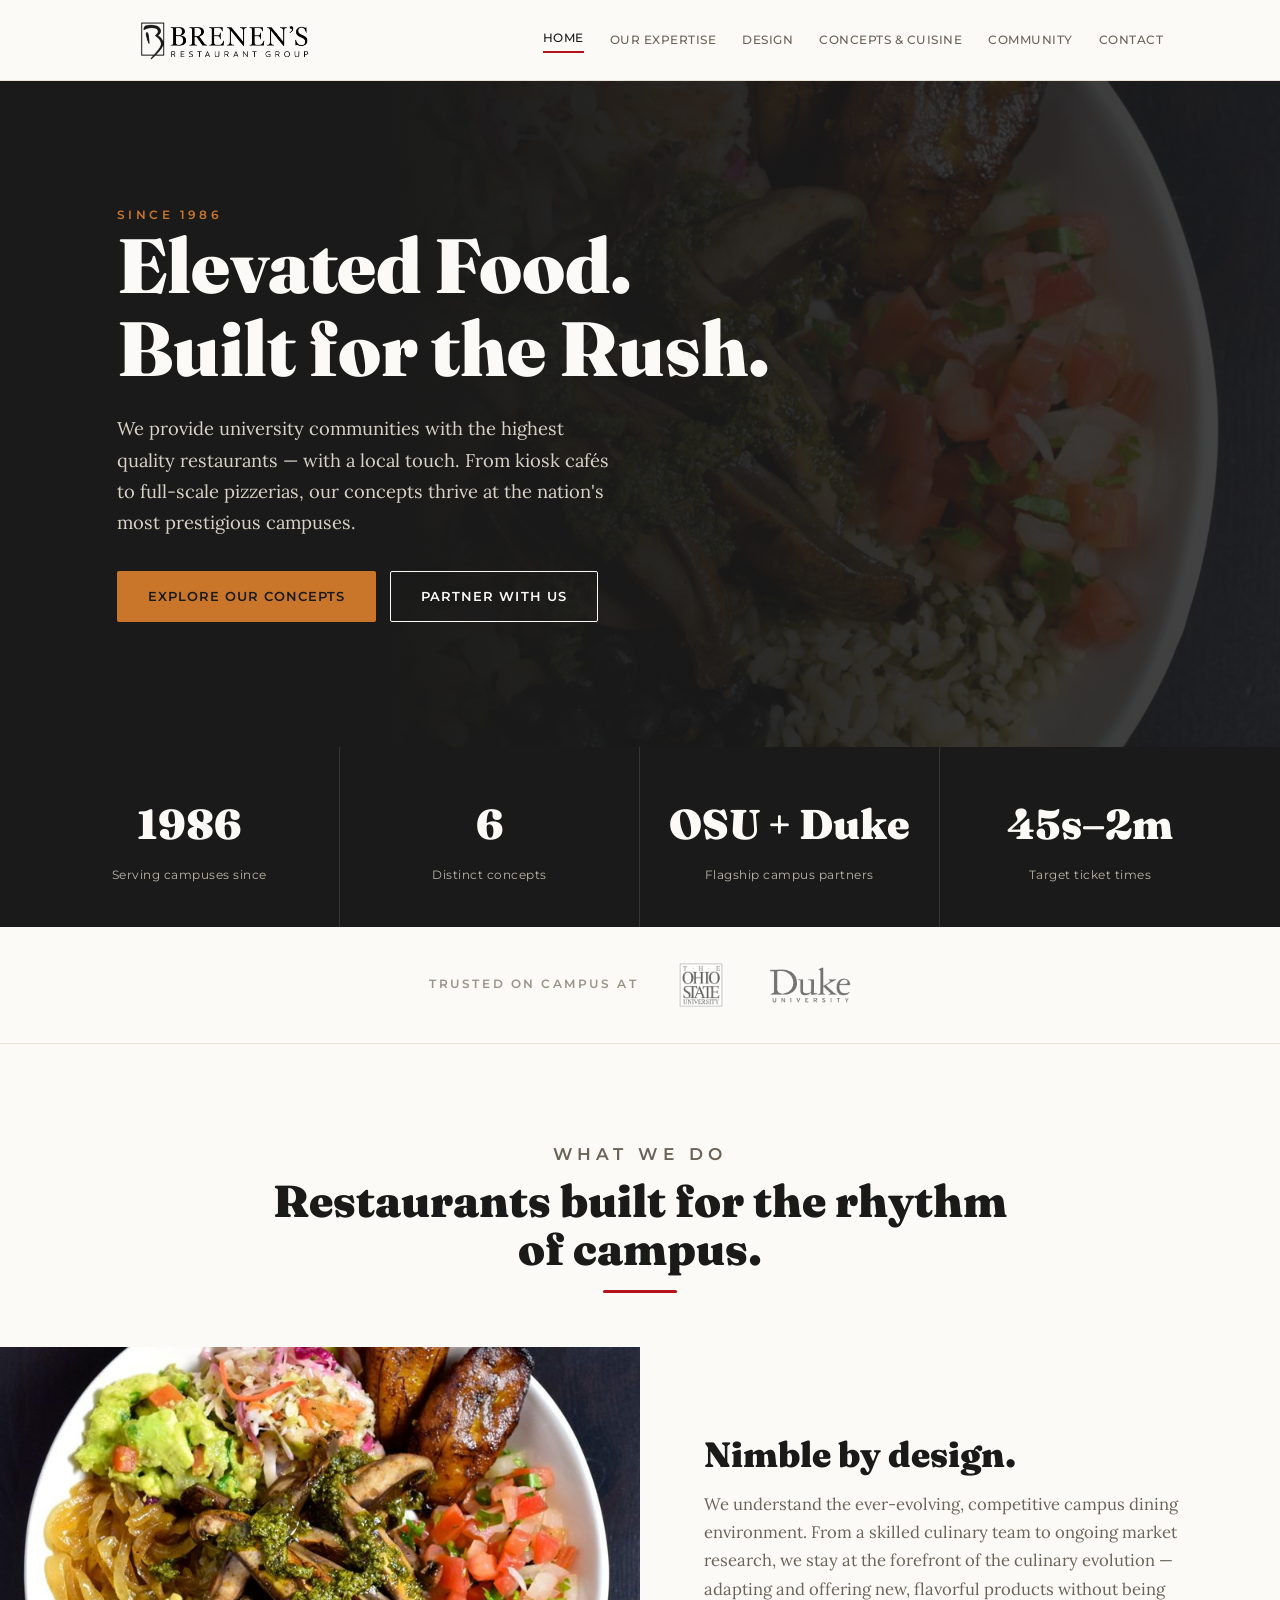
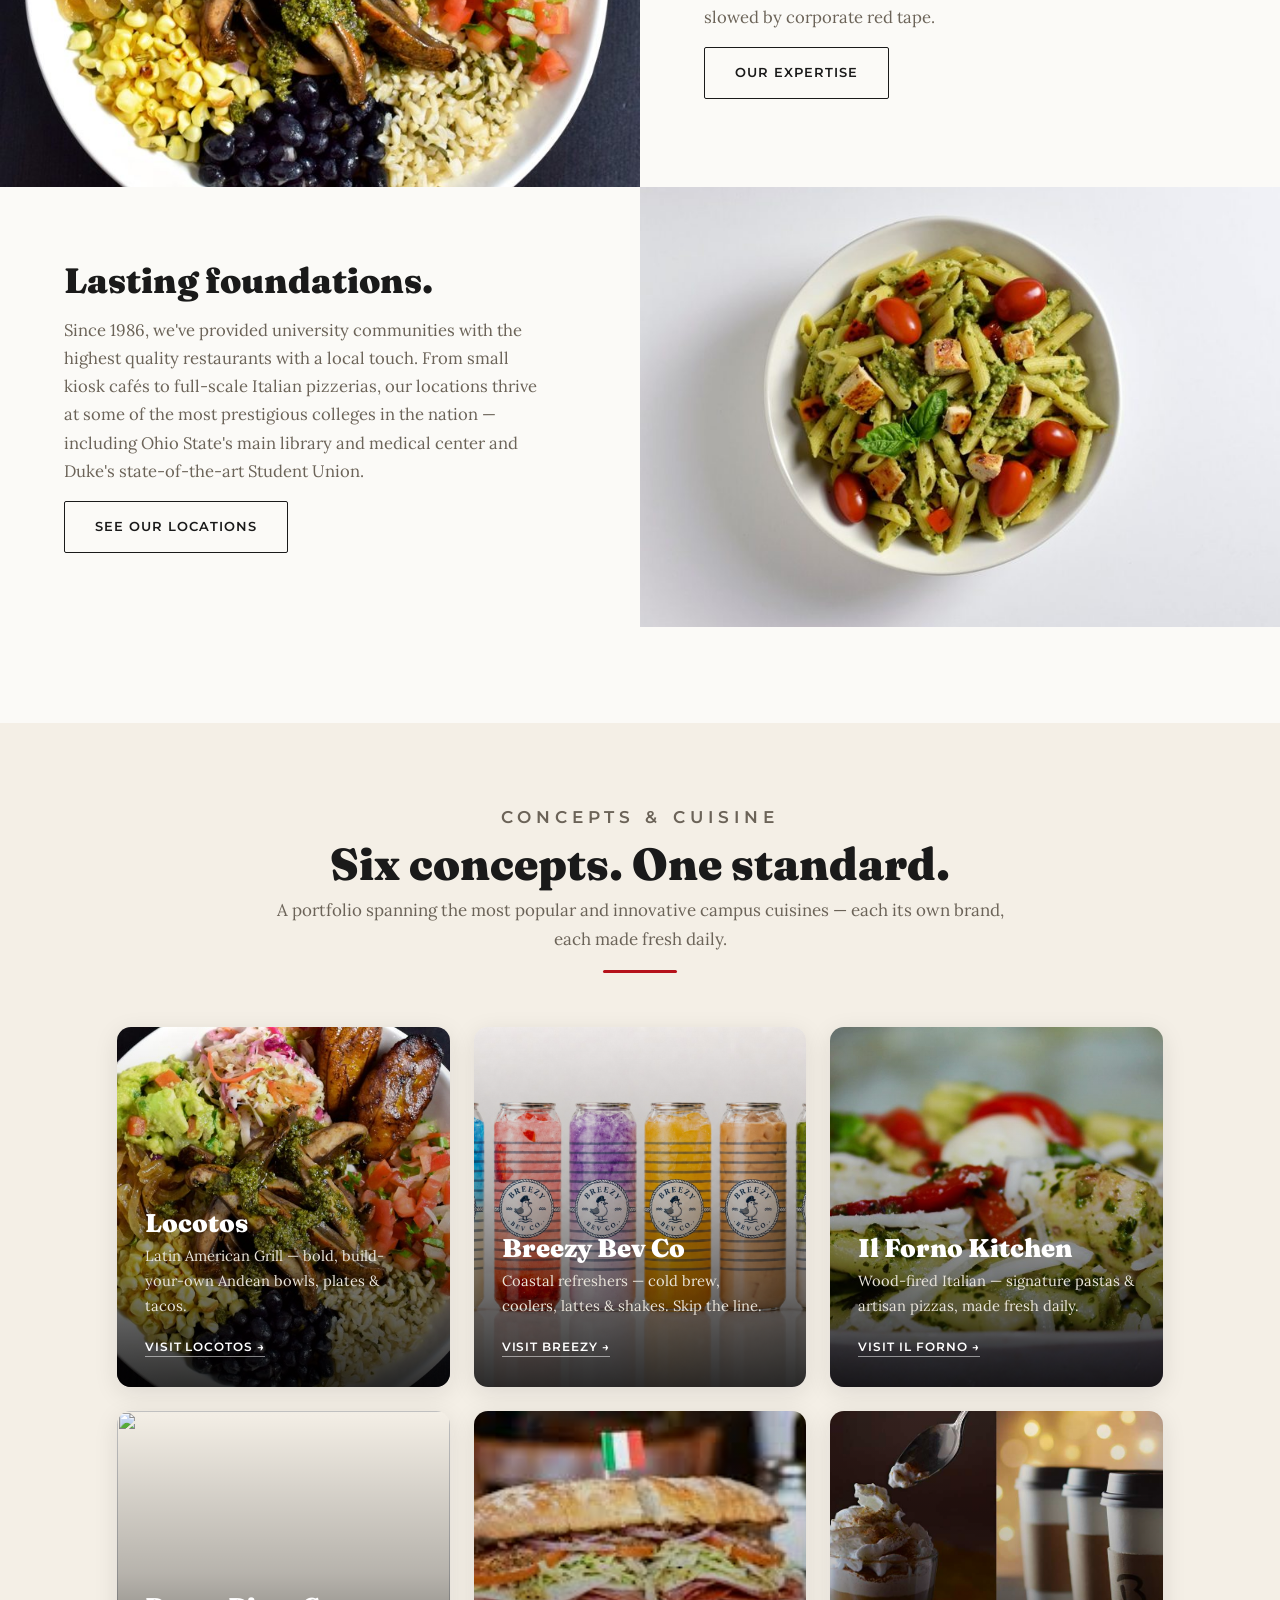
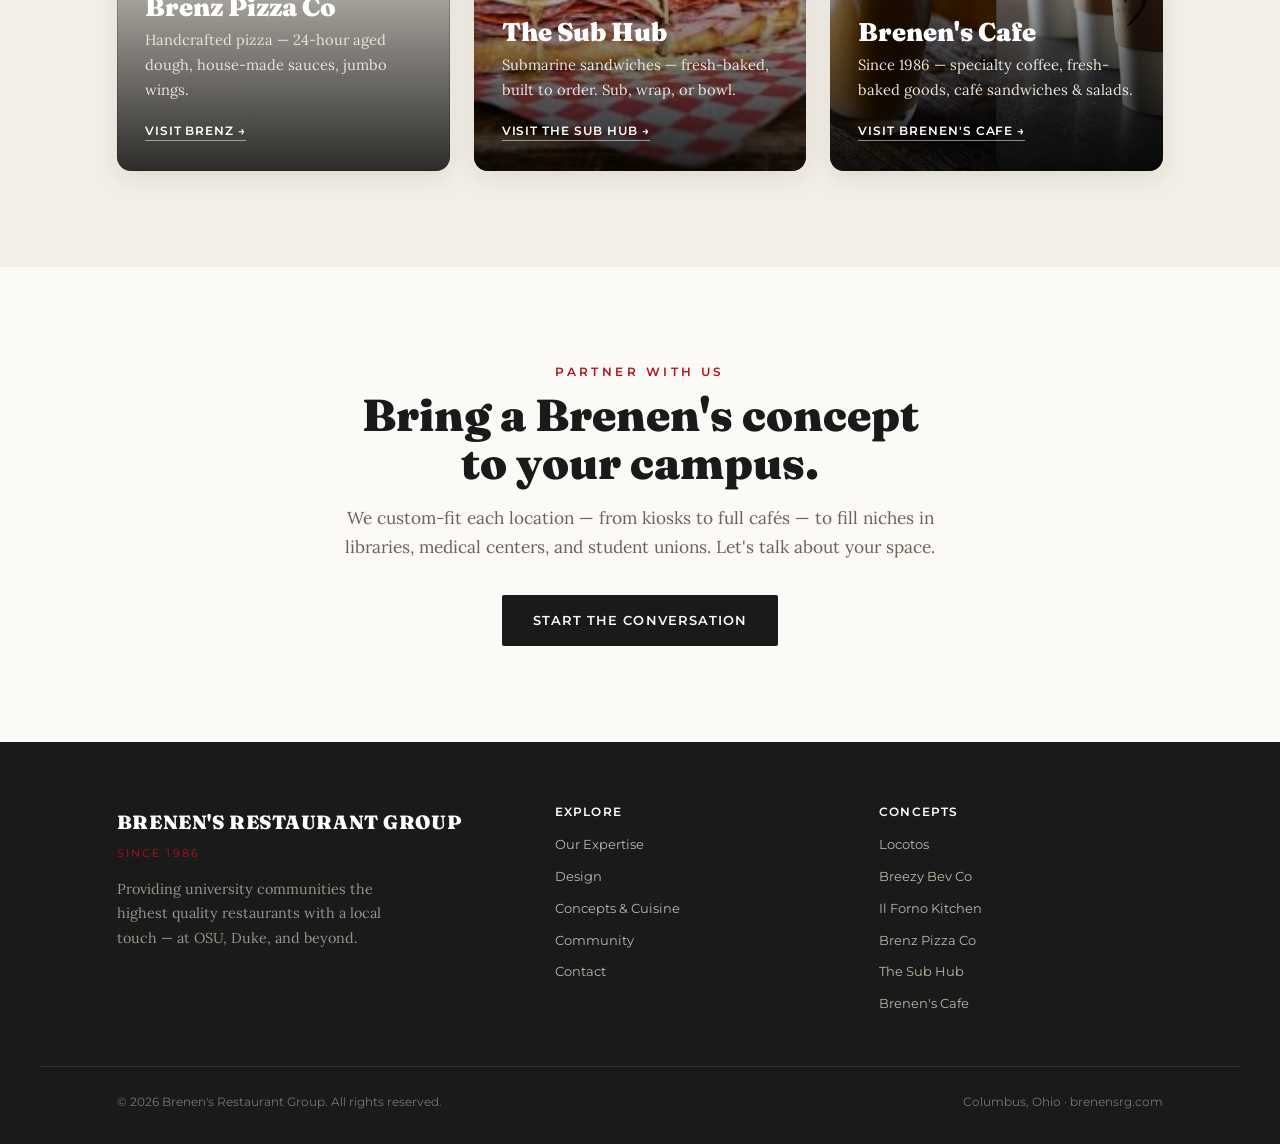
==== index.html @ ba96d062 "Website updates" ====
<!DOCTYPE html>
<html lang="en">
<head>
<meta charset="utf-8">
<meta name="viewport" content="width=device-width, initial-scale=1">
<title>Brenen's Restaurant Group — Since 1986</title>
<meta name="description" content="Brenen's Restaurant Group has provided university communities with the highest quality restaurants since 1986. Campus dining experts at OSU, Duke, and beyond.">
<link rel="preconnect" href="https://fonts.googleapis.com">
<link rel="preconnect" href="https://fonts.gstatic.com" crossorigin>
<link href="https://fonts.googleapis.com/css2?family=Fraunces:opsz,wght@9..144,400;9..144,500;9..144,600;9..144,900&family=Playfair+Display:wght@700;900&family=Lora:ital@0;1&family=Montserrat:wght@400;500;600;700&display=swap" rel="stylesheet">
<link href="shared/brg.css" rel="stylesheet">
<style>
  .nav-brand{display:flex;flex-direction:column;align-items:flex-start;gap:4px}
  .nav-brand .nav-logo{height:52px!important;width:auto!important;max-width:none!important;object-fit:contain;display:block;flex:none}
  @media(max-width:600px){.nav-brand .nav-logo{height:40px!important}}
  .trusted{background:var(--paper,#faf8f4);border-bottom:1px solid var(--line,#e2ddd2);padding:2.2rem 1.5rem}
  .trusted-inner{max-width:1120px;margin:0 auto;display:flex;align-items:center;justify-content:center;gap:2.5rem;flex-wrap:wrap}
  .trusted .lbl{font-family:"Montserrat",sans-serif;font-size:.72rem;font-weight:600;letter-spacing:.22em;text-transform:uppercase;color:var(--mute,#9a9184)}
  .trusted .marks{display:flex;align-items:center;gap:2.8rem;flex-wrap:wrap;justify-content:center}
  .trusted .marks img{height:46px;width:auto;object-fit:contain;filter:grayscale(1) opacity(.62);transition:filter .3s ease}
  .trusted .marks img:hover{filter:grayscale(0) opacity(1)}
  .trusted .marks .duke{mix-blend-mode:multiply}
  @media(max-width:600px){.trusted-inner{gap:1.4rem}.trusted .marks{gap:1.8rem}.trusted .marks img{height:38px}}
</style>
</head>
<body>

<nav class="nav">
  <div class="nav-inner">
    <a href="index.html" class="nav-brand">
      <img src="shared/brenens_logo_black_transparent.png" alt="Brenen's Restaurant Group" class="nav-logo">
      
    </a>
    <div class="nav-links" id="navlinks">
      <a href="index.html" class="current">Home</a>
      <a href="expertise.html">Our Expertise</a>
      <a href="design.html">Design</a>
      <a href="concepts.html">Concepts &amp; Cuisine</a>
      <a href="community.html">Community</a>
      <a href="contact.html">Contact</a>
    </div>
    <button class="nav-toggle" id="navtoggle" aria-label="Menu"><span></span><span></span><span></span></button>
  </div>
</nav>

<header class="hero">
  <div class="hero-bg" style="position:absolute;inset:0;z-index:0">
    <img src="shared/hero_home.jpg" alt="" style="width:100%;height:100%;object-fit:cover;opacity:.32">
    <div style="position:absolute;inset:0;background:linear-gradient(90deg,var(--ink) 30%,rgba(26,26,26,.4))"></div>
  </div>
  <div class="hero-inner" style="min-height:74vh;display:flex;flex-direction:column;justify-content:center">
    <p class="eyebrow" style="color:var(--accent-2)">Since 1986</p>
    <h1>Elevated Food.<br>Built for the Rush.</h1>
    <p class="lead">We provide university communities with the highest quality restaurants — with a local touch. From kiosk cafés to full-scale pizzerias, our concepts thrive at the nation's most prestigious campuses.</p>
    <div style="margin-top:2rem;display:flex;gap:14px;flex-wrap:wrap">
      <a href="concepts.html" class="btn" style="background:var(--accent-2);color:var(--ink)">Explore Our Concepts</a>
      <a href="contact.html" class="btn btn-ghost" style="border-color:var(--paper);color:var(--paper)">Partner With Us</a>
    </div>
  </div>
</header>

<div class="stats">
  <div class="stats-grid">
    <div class="stat"><div class="n">1986</div><div class="l">Serving campuses since</div></div>
    <div class="stat"><div class="n">6</div><div class="l">Distinct concepts</div></div>
    <div class="stat"><div class="n">OSU + Duke</div><div class="l">Flagship campus partners</div></div>
    <div class="stat"><div class="n">45s–2m</div><div class="l">Target ticket times</div></div>
  </div>
</div>

<section class="trusted">
  <div class="trusted-inner">
    <span class="lbl">Trusted on campus at</span>
    <div class="marks">
      <img src="shared/osu_logo.png" alt="The Ohio State University">
      <img src="shared/duke_logo.jpg" alt="Duke University" class="duke">
    </div>
  </div>
</section>

<section class="section">
  <div class="wrap">
    <div class="section-head">
      <p class="eyebrow">What We Do</p>
      <h2>Restaurants built for the rhythm of campus.</h2>
      <div class="rule"></div>
    </div>
  </div>
  <div class="stripe">
    <div class="pic"><img src="shared/card_locotos.jpg" alt="A fresh-built bowl"></div>
    <div class="copy"><div class="inner">
      <h2>Nimble by design.</h2>
      <p>We understand the ever-evolving, competitive campus dining environment. From a skilled culinary team to ongoing market research, we stay at the forefront of the culinary evolution — adapting and offering new, flavorful products without being slowed by corporate red tape.</p>
      <a href="expertise.html" class="btn btn-ghost">Our Expertise</a>
    </div></div>
  </div>
  <div class="stripe flip">
    <div class="pic"><img src="shared/card_ilforno.jpg" alt="Wood-fired pasta"></div>
    <div class="copy"><div class="inner">
      <h2>Lasting foundations.</h2>
      <p>Since 1986, we've provided university communities with the highest quality restaurants with a local touch. From small kiosk cafés to full-scale Italian pizzerias, our locations thrive at some of the most prestigious colleges in the nation — including Ohio State's main library and medical center and Duke's state-of-the-art Student Union.</p>
      <a href="design.html" class="btn btn-ghost">See Our Locations</a>
    </div></div>
  </div>
</section>

<section class="section" style="background:var(--cream);padding-top:5rem;padding-bottom:6rem">
  <div class="wrap">
    <div class="section-head">
      <p class="eyebrow">Concepts &amp; Cuisine</p>
      <h2>Six concepts. One standard.</h2>
      <p>A portfolio spanning the most popular and innovative campus cuisines — each its own brand, each made fresh daily.</p>
      <div class="rule"></div>
    </div>
    <div class="concepts-grid">
      <a class="ccard" href="locotos/index.html">
        <div class="ccard-bg"><img src="shared/card_locotos.jpg" alt="" style="width:100%;height:100%;object-fit:cover"></div>
        <div class="ccard-body"><h3>Locotos</h3><p>Latin American Grill — bold, build-your-own Andean bowls, plates &amp; tacos.</p><span class="clink">Visit Locotos →</span></div>
      </a>
      <a class="ccard" href="breezy/index.html">
        <div class="ccard-bg"><img src="shared/card_breezy.jpg" alt="" style="width:100%;height:100%;object-fit:cover"></div>
        <div class="ccard-body"><h3>Breezy Bev Co</h3><p>Coastal refreshers — cold brew, coolers, lattes &amp; shakes. Skip the line.</p><span class="clink">Visit Breezy →</span></div>
      </a>
      <a class="ccard" href="ilforno/index.html">
        <div class="ccard-bg"><img src="shared/card_ilforno2.jpg" alt="" style="width:100%;height:100%;object-fit:cover"></div>
        <div class="ccard-body"><h3>Il Forno Kitchen</h3><p>Wood-fired Italian — signature pastas &amp; artisan pizzas, made fresh daily.</p><span class="clink">Visit Il Forno →</span></div>
      </a>
      <a class="ccard" href="https://www.brenz.com/" target="_blank" rel="noopener">
        <div class="ccard-bg"><img src="shared/card_brenz.jpg" alt="" style="width:100%;height:100%;object-fit:cover"></div>
        <div class="ccard-body"><h3>Brenz Pizza Co</h3><p>Handcrafted pizza — 24-hour aged dough, house-made sauces, jumbo wings.</p><span class="clink">Visit Brenz →</span></div>
      </a>
      <a class="ccard" href="subhub/index.html">
        <div class="ccard-bg"><img src="shared/card_subhub.jpg" alt="" style="width:100%;height:100%;object-fit:cover"></div>
        <div class="ccard-body"><h3>The Sub Hub</h3><p>Submarine sandwiches — fresh-baked, built to order. Sub, wrap, or bowl.</p><span class="clink">Visit The Sub Hub →</span></div>
      </a>
      <a class="ccard" href="https://www.brenensinc.com/" target="_blank" rel="noopener">
        <div class="ccard-bg"><img src="shared/card_brenens.jpg" alt="" style="width:100%;height:100%;object-fit:cover"></div>
        <div class="ccard-body"><h3>Brenen's Cafe</h3><p>Since 1986 — specialty coffee, fresh-baked goods, café sandwiches &amp; salads.</p><span class="clink">Visit Brenen's Cafe →</span></div>
      </a>
    </div>
  </div>
</section>

<section class="section">
  <div class="wrap" style="text-align:center;max-width:760px">
    <p class="eyebrow">Partner With Us</p>
    <h2 style="font-size:clamp(1.9rem,3.8vw,2.8rem);margin:.5rem 0 1rem">Bring a Brenen's concept to your campus.</h2>
    <p style="color:var(--stone);font-size:1.08rem;margin-bottom:2rem">We custom-fit each location — from kiosks to full cafés — to fill niches in libraries, medical centers, and student unions. Let's talk about your space.</p>
    <a href="contact.html" class="btn btn-dark">Start the Conversation</a>
  </div>
</section>

<footer class="foot">
  <div class="foot-inner">
    <div class="foot-brand">
      <div class="fn">Brenen's Restaurant Group</div>
      <div class="ft">Since 1986</div>
      <p>Providing university communities the highest quality restaurants with a local touch — at OSU, Duke, and beyond.</p>
    </div>
    <div class="foot-col">
      <h4>Explore</h4>
      <a href="expertise.html">Our Expertise</a>
      <a href="design.html">Design</a>
      <a href="concepts.html">Concepts &amp; Cuisine</a>
      <a href="community.html">Community</a>
      <a href="contact.html">Contact</a>
    </div>
    <div class="foot-col">
      <h4>Concepts</h4>
      <a href="locotos/index.html">Locotos</a>
      <a href="breezy/index.html">Breezy Bev Co</a>
      <a href="ilforno/index.html">Il Forno Kitchen</a>
      <a href="https://www.brenz.com/" target="_blank" rel="noopener">Brenz Pizza Co</a>
      <a href="subhub/index.html">The Sub Hub</a>
      <a href="https://www.brenensinc.com/" target="_blank" rel="noopener">Brenen's Cafe</a>
    </div>
  </div>
  <div class="foot-base">
    <span>© 2026 Brenen's Restaurant Group. All rights reserved.</span>
    <span>Columbus, Ohio · brenensrg.com</span>
  </div>
</footer>

<script>
const t=document.getElementById('navtoggle'),l=document.getElementById('navlinks');
t.addEventListener('click',()=>l.classList.toggle('open'));
l.querySelectorAll('a').forEach(a=>a.addEventListener('click',()=>l.classList.remove('open')));
</script>
</body>
</html>
---- shared/brg.css ----
/* ============================================================
   BRENEN'S RESTAURANT GROUP — Shared Parent Design System
   Modernized from brenensrg.com · "Campus Dining Experts"
   ============================================================ */
:root{
  --ink:#1A1A1A; --char:#2B2825; --stone:#6B6358; --mute:#9A9388;
  --paper:#FBFAF7; --cream:#F4EFE6; --line:#E8E2D7; --white:#fff;
  --accent:#B5121B;      /* refined deep red (their concept marks lean red) */
  --accent-2:#C9762B;    /* warm secondary */
  --maxw:1200px;
}
*{margin:0;padding:0;box-sizing:border-box}
html{scroll-behavior:smooth}
body{font-family:'Lora',Georgia,serif;color:var(--ink);background:var(--paper);line-height:1.7;-webkit-font-smoothing:antialiased}
img{display:block;max-width:100%}
a{color:inherit;text-decoration:none}
h1,h2,h3,h4{font-family:'Fraunces','Playfair Display',serif;font-weight:900;line-height:1.08}
.wrap{max-width:var(--maxw);margin:0 auto;padding:0 6vw}
.eyebrow{font-family:'Montserrat',sans-serif;font-weight:600;letter-spacing:.3em;text-transform:uppercase;font-size:.72rem;color:var(--accent)}
.btn{display:inline-block;font-family:'Montserrat',sans-serif;font-weight:600;letter-spacing:.08em;text-transform:uppercase;font-size:.8rem;
  padding:14px 30px;border-radius:2px;cursor:pointer;border:1.5px solid transparent;transition:transform .15s,background .2s,color .2s}
.btn:hover{transform:translateY(-2px)}
.btn-dark{background:var(--ink);color:var(--paper)}
.btn-dark:hover{background:var(--accent)}
.btn-ghost{border-color:var(--ink);color:var(--ink)}
.btn-ghost:hover{background:var(--ink);color:var(--paper)}

/* NAV */
.nav{position:sticky;top:0;z-index:50;background:rgba(251,250,247,.94);backdrop-filter:blur(8px);border-bottom:1px solid var(--line)}
.nav-inner{max-width:var(--maxw);margin:0 auto;padding:14px 6vw;display:flex;align-items:center;justify-content:space-between;gap:20px}
.nav-brand{display:flex;flex-direction:column;line-height:1}
.nav-brand .nm{font-family:'Fraunces',serif;font-weight:900;font-size:1.05rem;letter-spacing:.04em;text-transform:uppercase;color:var(--ink)}
.nav-brand .nm .amp{font-weight:400;font-style:italic;text-transform:none}
.nav-brand .tg{font-family:'Montserrat',sans-serif;font-weight:500;letter-spacing:.26em;text-transform:uppercase;font-size:.54rem;color:var(--mute);margin-top:3px}
.nav-links{display:flex;gap:26px;align-items:center}
.nav-links a{font-family:'Montserrat',sans-serif;font-weight:500;letter-spacing:.04em;text-transform:uppercase;font-size:.78rem;color:var(--stone);transition:color .2s}
.nav-links a:hover,.nav-links a.current{color:var(--ink)}
.nav-links a.current{border-bottom:2px solid var(--accent);padding-bottom:3px}
.nav-toggle{display:none;background:none;border:none;cursor:pointer;flex-direction:column;gap:5px;padding:6px}
.nav-toggle span{width:24px;height:2px;background:var(--ink);transition:.3s}

/* HERO (generic parent) */
.hero{position:relative;background:var(--ink);color:var(--paper);overflow:hidden}
.hero-inner{max-width:var(--maxw);margin:0 auto;padding:8vh 6vw;position:relative;z-index:2}
.hero h1{font-size:clamp(2.6rem,6vw,5rem);color:var(--paper)}
.hero .lead{font-size:1.15rem;max-width:46ch;margin-top:1.4rem;color:#d8d2c6}

/* SECTION */
.section{padding:6rem 0}
.section-head{text-align:center;max-width:760px;margin:0 auto 3.4rem}
.section-head h2{font-size:clamp(1.9rem,3.8vw,2.8rem);margin:.5rem 0;color:var(--ink)}
.section-head p{color:var(--stone);font-size:1.06rem}
.rule{width:74px;height:3px;background:var(--accent);margin:1rem auto 0;border-radius:2px}

/* ALTERNATING STRIPE ROWS (homage to the real site's layout) */
.stripe{display:grid;grid-template-columns:1fr 1fr;align-items:stretch;min-height:440px}
.stripe .pic{position:relative;min-height:340px;overflow:hidden;background:var(--cream)}
.stripe .pic img{position:absolute;inset:0;width:100%;height:100%;object-fit:cover}
.stripe .copy{display:flex;align-items:center;padding:4.5rem 5vw}
.stripe .copy .inner{max-width:30rem}
.stripe .copy h2{font-size:clamp(1.6rem,3vw,2.2rem);margin-bottom:1rem;color:var(--ink)}
.stripe .copy h3{font-family:'Montserrat',sans-serif;font-weight:600;text-transform:uppercase;letter-spacing:.06em;font-size:1rem;margin-bottom:.6rem;color:var(--ink)}
.stripe .copy p{color:var(--stone);font-size:1.04rem;margin-bottom:1rem}
.stripe .copy ul{list-style:none;margin-top:1rem}
.stripe .copy li{font-size:.98rem;color:var(--stone);padding-left:1.4rem;position:relative;margin-bottom:.5rem}
.stripe .copy li::before{content:"";position:absolute;left:0;top:.6em;width:7px;height:7px;background:var(--accent);border-radius:50%}
.stripe.flip .pic{order:2}

/* CONCEPT CARDS */
.concepts-grid{display:grid;grid-template-columns:repeat(auto-fit,minmax(280px,1fr));gap:24px}
.ccard{position:relative;border-radius:14px;overflow:hidden;min-height:360px;display:flex;align-items:flex-end;
  box-shadow:0 6px 24px rgba(26,26,26,.1);transition:transform .25s,box-shadow .25s}
.ccard:hover{transform:translateY(-6px);box-shadow:0 18px 44px rgba(26,26,26,.2)}
.ccard-bg{position:absolute;inset:0;z-index:0}
.ccard-bg::after{content:"";position:absolute;inset:0;background:linear-gradient(0deg,rgba(0,0,0,.82) 0%,rgba(0,0,0,.25) 55%,transparent 100%)}
.ccard-body{position:relative;z-index:1;padding:28px;color:#fff}
.ccard-body h3{font-size:1.6rem;color:#fff;margin-bottom:6px}
.ccard-body p{font-size:.92rem;color:#e9e4da;margin-bottom:14px}
.ccard-body .clink{font-family:'Montserrat',sans-serif;font-weight:600;letter-spacing:.08em;text-transform:uppercase;font-size:.74rem;color:#fff;border-bottom:1px solid rgba(255,255,255,.5);padding-bottom:2px}

/* STATS STRIP */
.stats{background:var(--ink);color:var(--paper)}
.stats-grid{max-width:var(--maxw);margin:0 auto;display:grid;grid-template-columns:repeat(4,1fr)}
.stat{padding:42px 24px;text-align:center;border-right:1px solid rgba(255,255,255,.12)}
.stat:last-child{border-right:none}
.stat .n{font-family:'Fraunces',serif;font-weight:900;font-size:2.6rem;color:var(--paper)}
.stat .l{font-family:'Montserrat',sans-serif;font-size:.78rem;letter-spacing:.04em;color:#bdb6a8;margin-top:4px}

/* FOOTER */
.foot{background:var(--ink);color:#9a9388;padding:4rem 0 2rem}
.foot-inner{max-width:var(--maxw);margin:0 auto;padding:0 6vw;display:grid;grid-template-columns:1.4fr 1fr 1fr;gap:40px}
.foot-brand .fn{font-family:'Fraunces',serif;font-weight:900;text-transform:uppercase;letter-spacing:.03em;font-size:1.2rem;color:#fff}
.foot-brand .ft{color:var(--accent);letter-spacing:.2em;text-transform:uppercase;font-family:'Montserrat',sans-serif;font-size:.66rem;margin:6px 0 14px}
.foot-brand p{font-size:.9rem;max-width:34ch}
.foot col,.foot-col{}
.foot-col h4{font-family:'Montserrat',sans-serif;font-weight:600;text-transform:uppercase;letter-spacing:.1em;font-size:.74rem;color:#fff;margin-bottom:14px}
.foot-col a,.foot-col p{display:block;font-family:'Montserrat',sans-serif;font-size:.84rem;color:#bdb6a8;margin-bottom:9px}
.foot-col a:hover{color:#fff}
.foot-base{max-width:var(--maxw);margin:2.6rem auto 0;padding:1.6rem 6vw 0;border-top:1px solid rgba(255,255,255,.1);
  font-family:'Montserrat',sans-serif;font-size:.74rem;color:#7c756a;display:flex;justify-content:space-between;flex-wrap:wrap;gap:10px}

@media (max-width:860px){
  .nav-links{position:fixed;inset:0 0 0 auto;width:76vw;background:var(--paper);flex-direction:column;justify-content:center;
    gap:30px;transform:translateX(100%);transition:transform .3s;box-shadow:-10px 0 40px rgba(0,0,0,.15);z-index:60}
  .nav-links.open{transform:translateX(0)}
  .nav-toggle{display:flex}
  .stripe{grid-template-columns:1fr}.stripe.flip .pic{order:0}
  .stats-grid{grid-template-columns:1fr 1fr}.stat:nth-child(2){border-right:none}
  .foot-inner{grid-template-columns:1fr;gap:28px}
}
@media (max-width:520px){.stats-grid{grid-template-columns:1fr}.stat{border-right:none}}
@media (prefers-reduced-motion:reduce){*{transition:none!important;animation:none!important;scroll-behavior:auto}}

/* ===== INTERIOR PAGES ===== */
.page-hero{background:var(--ink);color:var(--paper);padding:5.5rem 0 4.5rem}
.page-hero .eyebrow{margin-bottom:.6rem}
.page-hero h1{font-size:clamp(2.4rem,5vw,4rem);color:var(--paper)}
.page-hero .ph-sub{color:#d8d2c6;font-size:1.12rem;max-width:46ch;margin-top:1rem}

/* concept rows (concepts page) */
.concept-row{display:grid;grid-template-columns:1fr 1fr;align-items:center;gap:0;min-height:420px;border-bottom:1px solid var(--line)}
.concept-row .pic{position:relative;min-height:360px;overflow:hidden;background:var(--cream)}
.concept-row .pic img{position:absolute;inset:0;width:100%;height:100%;object-fit:cover}
.concept-row .copy{padding:4rem 5vw}
.concept-row .copy .clogo{height:54px;margin-bottom:1.2rem}
.concept-row .copy .clogo img{height:100%;width:auto}
.concept-row .copy h2{font-size:2rem;margin-bottom:.4rem;color:var(--ink)}
.concept-row .copy .ctype{font-family:'Montserrat',sans-serif;font-weight:600;text-transform:uppercase;letter-spacing:.14em;font-size:.72rem;color:var(--accent);margin-bottom:1rem}
.concept-row .copy p{color:var(--stone);font-size:1.04rem;margin-bottom:1.4rem}
.concept-row.flip .pic{order:2}
@media (max-width:860px){.concept-row{grid-template-columns:1fr}.concept-row.flip .pic{order:0}}

/* location cards (design page) */
.loc-grid{display:grid;grid-template-columns:repeat(auto-fit,minmax(280px,1fr));gap:24px}
.loc-card{background:#fff;border:1px solid var(--line);border-radius:14px;padding:28px;box-shadow:0 4px 16px rgba(0,0,0,.04)}
.loc-card h3{font-size:1.3rem;color:var(--ink);margin-bottom:4px}
.loc-card .food{font-family:'Montserrat',sans-serif;font-weight:600;text-transform:uppercase;letter-spacing:.1em;font-size:.68rem;color:var(--accent);margin-bottom:16px}
.loc-card ul{list-style:none}
.loc-card li{display:flex;justify-content:space-between;font-size:.92rem;color:var(--stone);padding:7px 0;border-bottom:1px solid var(--line)}
.loc-card li:last-child{border-bottom:none}
.loc-card li b{color:var(--ink);font-family:'Montserrat',sans-serif;font-weight:600}

/* contact */
.contact-grid{display:grid;grid-template-columns:1fr 1.2fr;gap:50px;align-items:start}
.personnel li{list-style:none;padding:14px 0;border-bottom:1px solid var(--line);font-size:1rem}
.personnel li b{display:block;font-family:'Montserrat',sans-serif;font-weight:600;color:var(--ink)}
.personnel li span{color:var(--stone);font-size:.92rem}
.cform label{display:block;font-family:'Montserrat',sans-serif;font-weight:600;font-size:.78rem;text-transform:uppercase;letter-spacing:.06em;color:var(--ink);margin:0 0 6px}
.cform input,.cform textarea,.cform select{width:100%;padding:13px 15px;border:1px solid var(--line);border-radius:6px;font-family:'Lora',serif;font-size:.98rem;margin-bottom:18px;background:#fff;color:var(--ink)}
.cform textarea{min-height:130px;resize:vertical}
.cform .row2{display:grid;grid-template-columns:1fr 1fr;gap:16px}
@media (max-width:860px){.contact-grid{grid-template-columns:1fr;gap:36px}.cform .row2{grid-template-columns:1fr}}

/* community */
.comm-grid{display:grid;grid-template-columns:repeat(auto-fit,minmax(280px,1fr));gap:26px}
.comm-card{background:#fff;border-radius:14px;overflow:hidden;box-shadow:0 4px 16px rgba(0,0,0,.05);border-top:4px solid var(--accent)}
.comm-card .cc-body{padding:26px}
.comm-card h3{font-size:1.35rem;color:var(--ink);margin-bottom:.6rem}
.comm-card p{color:var(--stone);font-size:.96rem}

/* generic content prose */
.prose{max-width:46rem;margin:0 auto}
.prose p{color:var(--stone);font-size:1.08rem;margin-bottom:1.3rem}
.prose h3{font-size:1.5rem;color:var(--ink);margin:2rem 0 .8rem}
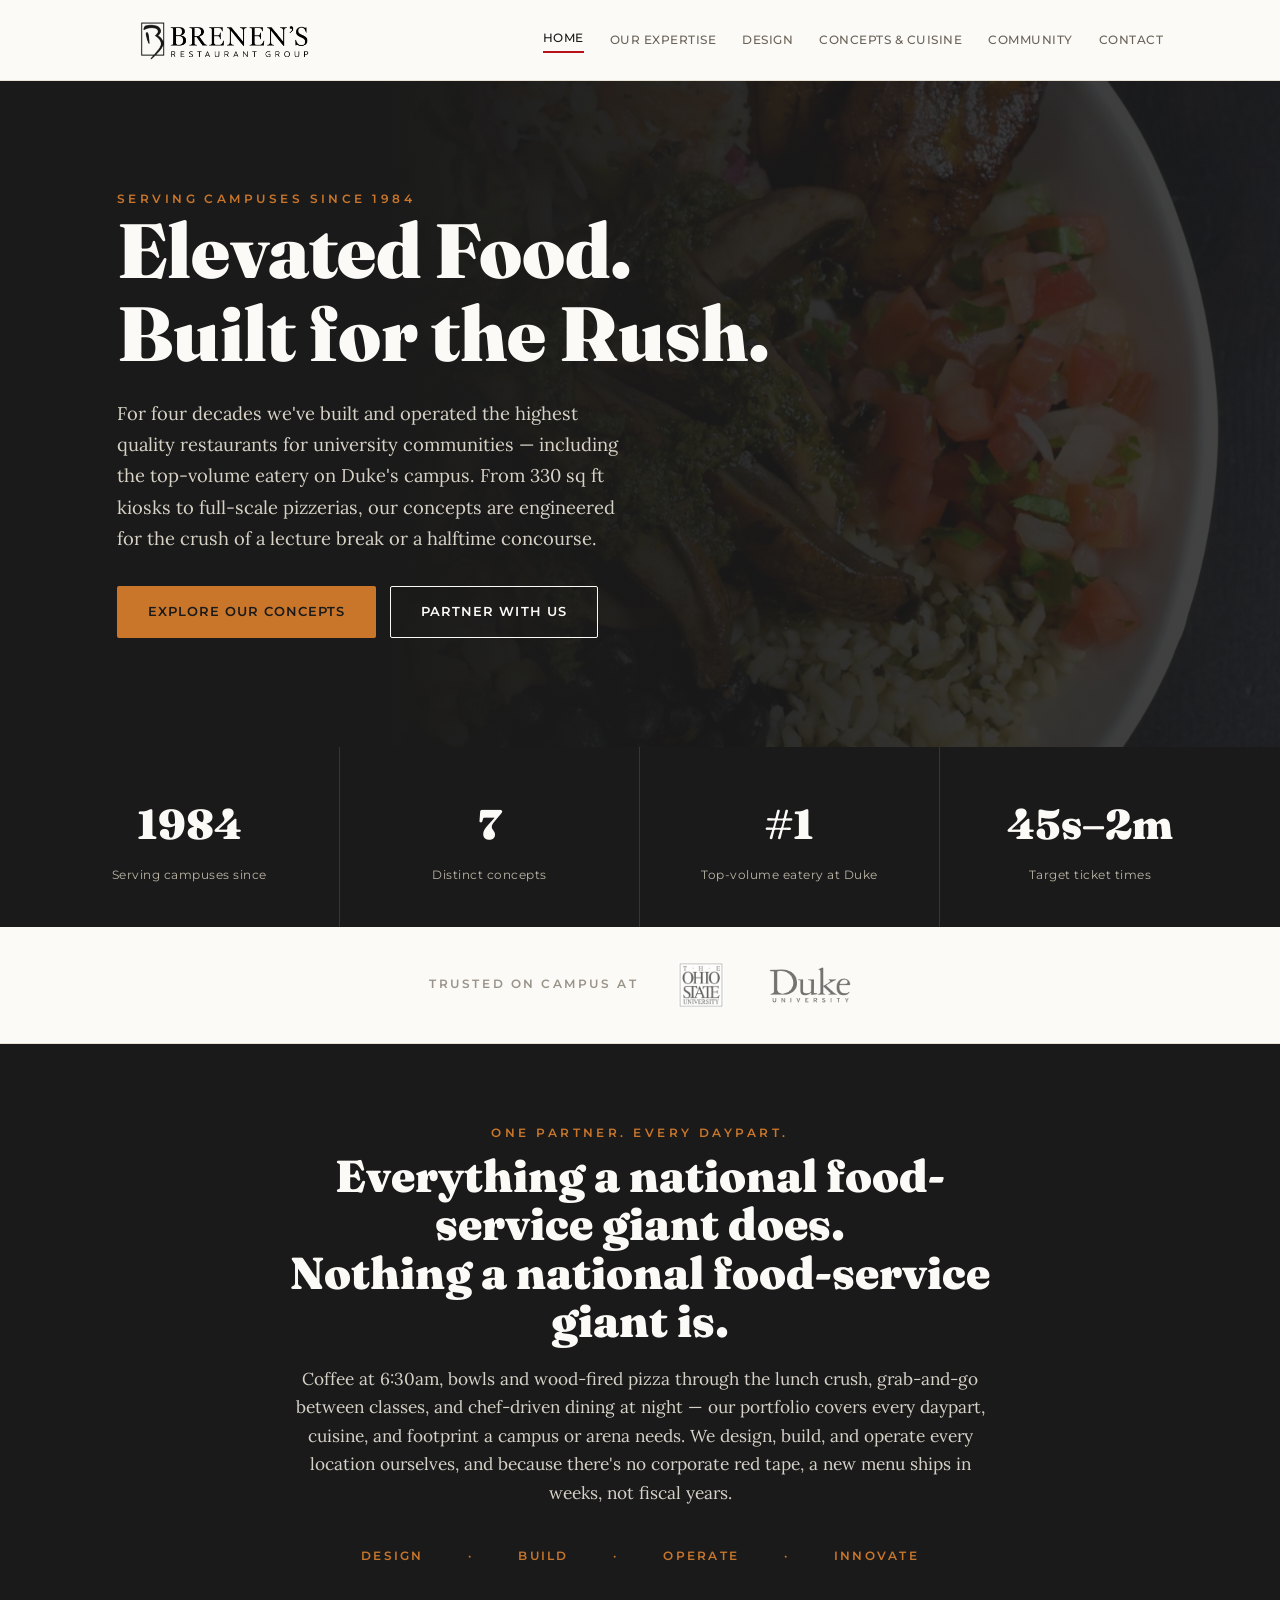
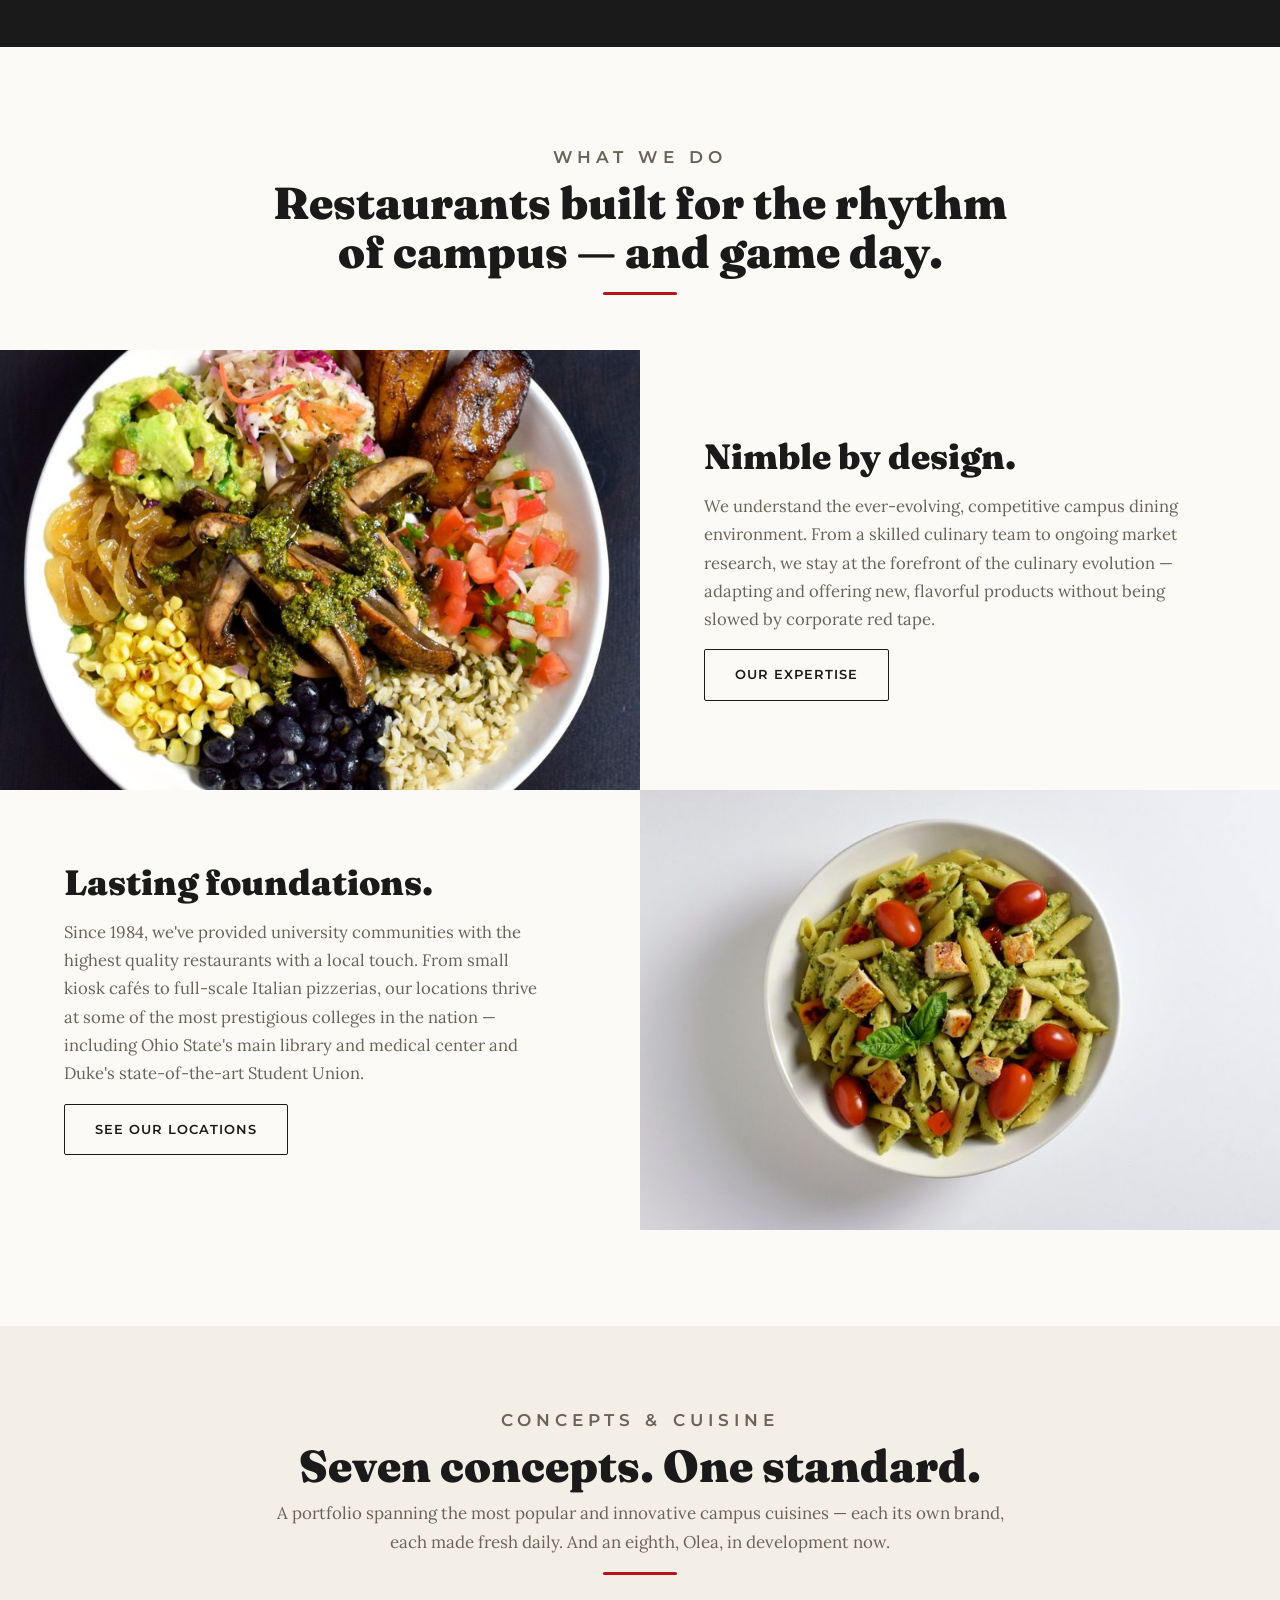
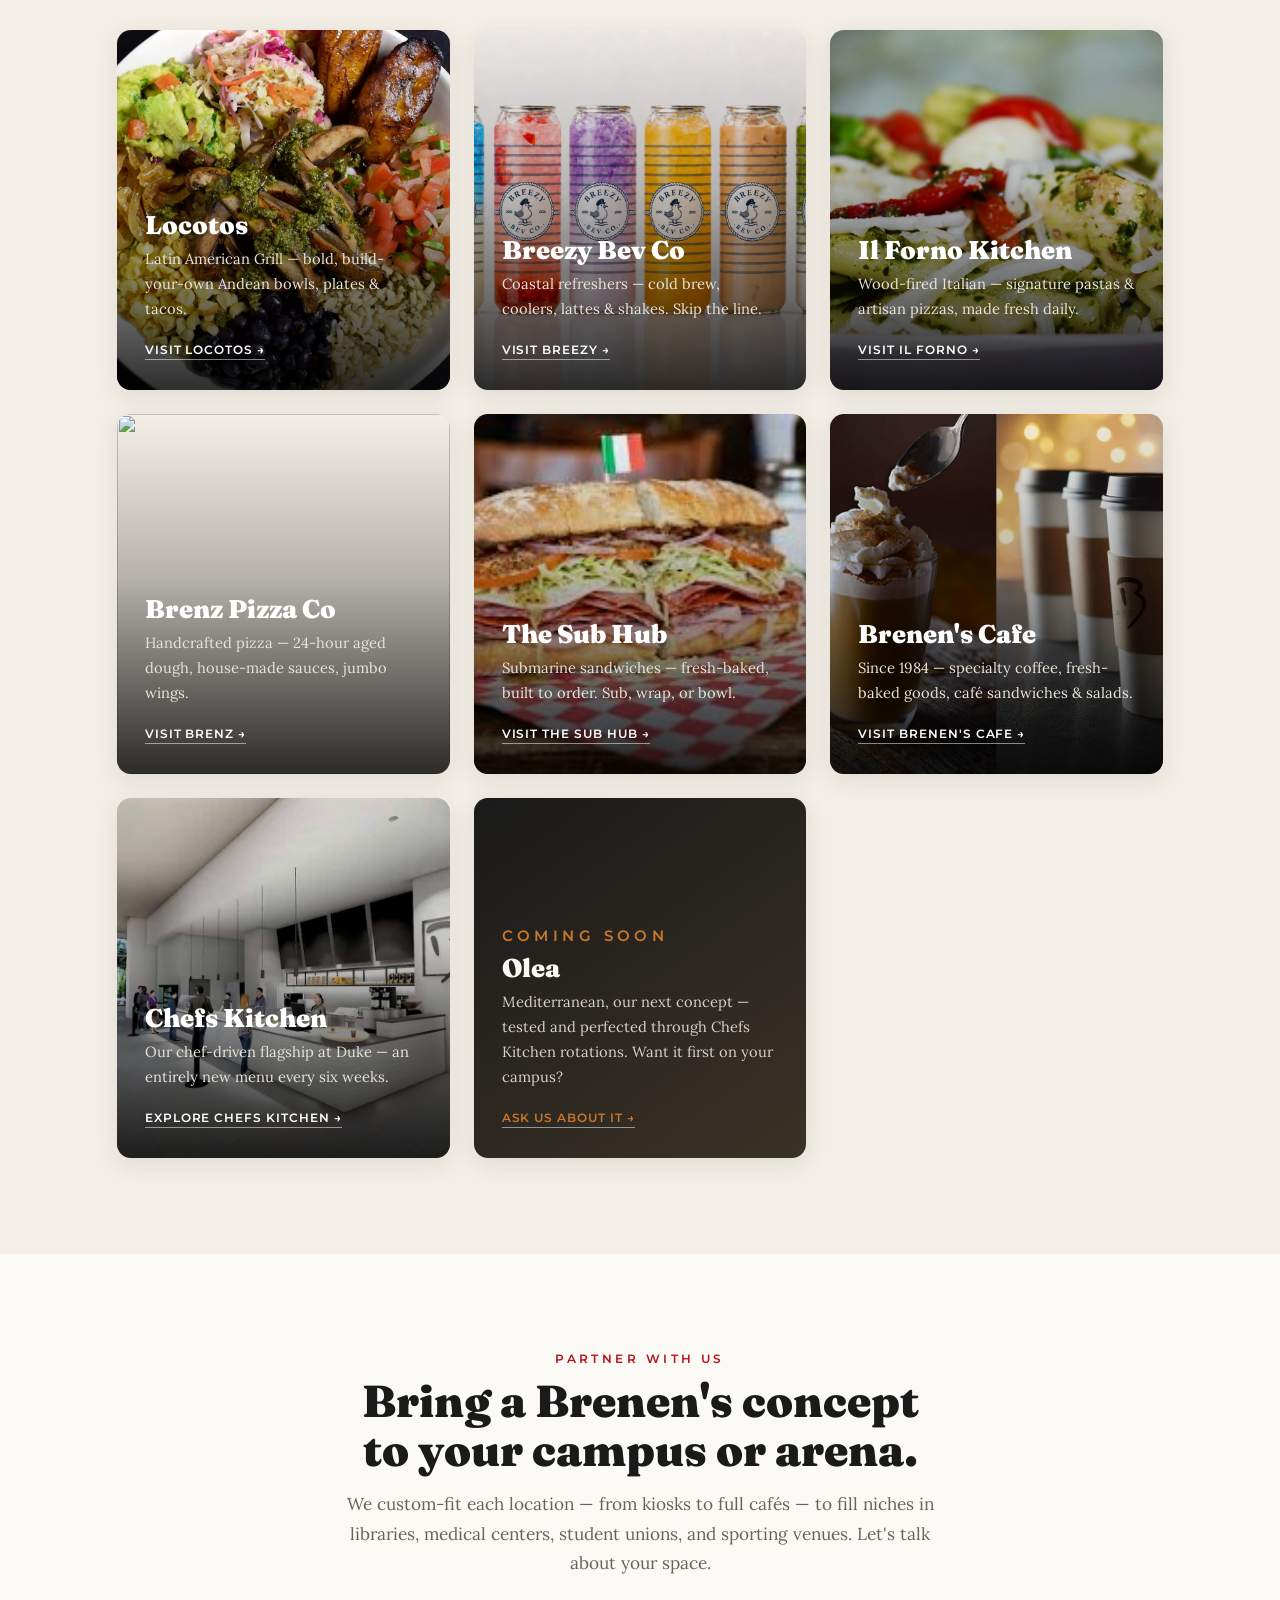
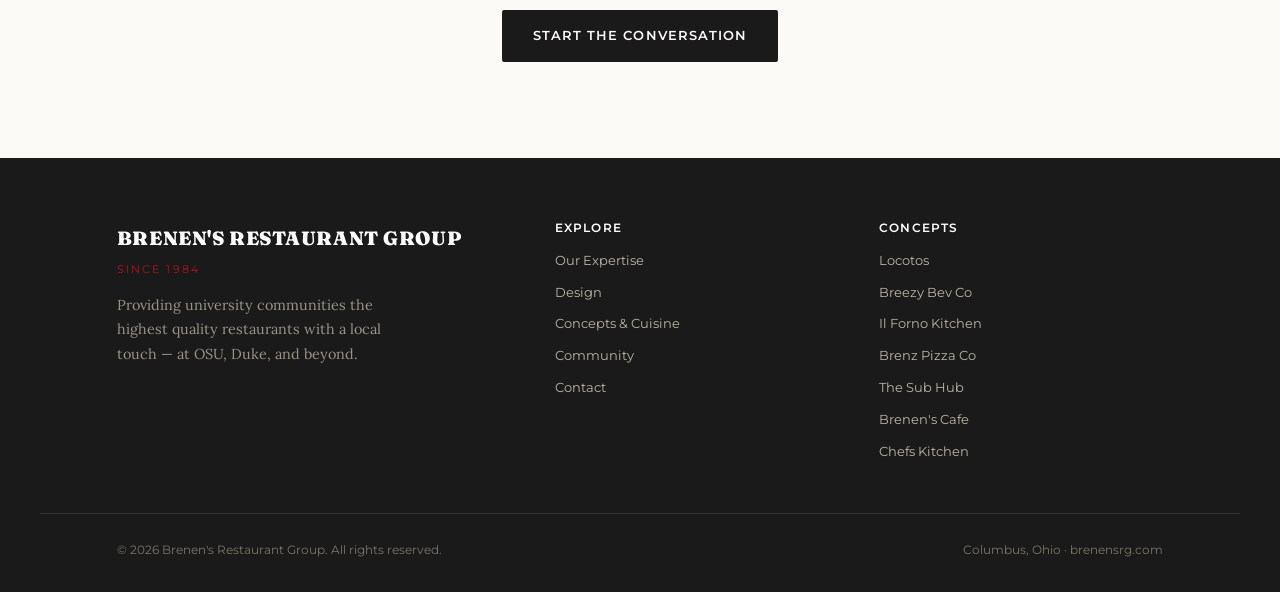
==== commit af36b437: "Website updates" ====
--- a/index.html
+++ b/index.html
@@ -3,8 +3,8 @@
 <head>
 <meta charset="utf-8">
 <meta name="viewport" content="width=device-width, initial-scale=1">
-<title>Brenen's Restaurant Group — Since 1986</title>
-<meta name="description" content="Brenen's Restaurant Group has provided university communities with the highest quality restaurants since 1986. Campus dining experts at OSU, Duke, and beyond.">
+<title>Brenen's Restaurant Group — Since 1984</title>
+<meta name="description" content="Brenen's Restaurant Group has provided university communities with the highest quality restaurants since 1984. Campus dining experts at OSU, Duke, and beyond.">
 <link rel="preconnect" href="https://fonts.googleapis.com">
 <link rel="preconnect" href="https://fonts.gstatic.com" crossorigin>
 <link href="https://fonts.googleapis.com/css2?family=Fraunces:opsz,wght@9..144,400;9..144,500;9..144,600;9..144,900&family=Playfair+Display:wght@700;900&family=Lora:ital@0;1&family=Montserrat:wght@400;500;600;700&display=swap" rel="stylesheet">
@@ -49,9 +49,9 @@
     <div style="position:absolute;inset:0;background:linear-gradient(90deg,var(--ink) 30%,rgba(26,26,26,.4))"></div>
   </div>
   <div class="hero-inner" style="min-height:74vh;display:flex;flex-direction:column;justify-content:center">
-    <p class="eyebrow" style="color:var(--accent-2)">Since 1986</p>
+    <p class="eyebrow" style="color:var(--accent-2)">Serving Campuses Since 1984</p>
     <h1>Elevated Food.<br>Built for the Rush.</h1>
-    <p class="lead">We provide university communities with the highest quality restaurants — with a local touch. From kiosk cafés to full-scale pizzerias, our concepts thrive at the nation's most prestigious campuses.</p>
+    <p class="lead">For four decades we've built and operated the highest quality restaurants for university communities — including the top-volume eatery on Duke's campus. From 330 sq ft kiosks to full-scale pizzerias, our concepts are engineered for the crush of a lecture break or a halftime concourse.</p>
     <div style="margin-top:2rem;display:flex;gap:14px;flex-wrap:wrap">
       <a href="concepts.html" class="btn" style="background:var(--accent-2);color:var(--ink)">Explore Our Concepts</a>
       <a href="contact.html" class="btn btn-ghost" style="border-color:var(--paper);color:var(--paper)">Partner With Us</a>
@@ -61,9 +61,9 @@
 
 <div class="stats">
   <div class="stats-grid">
-    <div class="stat"><div class="n">1986</div><div class="l">Serving campuses since</div></div>
-    <div class="stat"><div class="n">6</div><div class="l">Distinct concepts</div></div>
-    <div class="stat"><div class="n">OSU + Duke</div><div class="l">Flagship campus partners</div></div>
+    <div class="stat"><div class="n">1984</div><div class="l">Serving campuses since</div></div>
+    <div class="stat"><div class="n">7</div><div class="l">Distinct concepts</div></div>
+    <div class="stat"><div class="n">#1</div><div class="l">Top-volume eatery at Duke</div></div>
     <div class="stat"><div class="n">45s–2m</div><div class="l">Target ticket times</div></div>
   </div>
 </div>
@@ -78,11 +78,22 @@
   </div>
 </section>
 
+<section class="section" style="background:var(--ink);color:var(--paper);padding-top:5rem;padding-bottom:5rem">
+  <div class="wrap" style="text-align:center;max-width:860px">
+    <p class="eyebrow" style="color:var(--accent-2)">One Partner. Every Daypart.</p>
+    <h2 style="color:var(--paper);font-size:clamp(1.9rem,3.8vw,2.8rem);margin:.5rem 0 1.2rem">Everything a national food-service giant does.<br>Nothing a national food-service giant is.</h2>
+    <p style="color:#d7d2c8;font-size:1.08rem;line-height:1.65;max-width:46rem;margin:0 auto">Coffee at 6:30am, bowls and wood-fired pizza through the lunch crush, grab-and-go between classes, and chef-driven dining at night — our portfolio covers every daypart, cuisine, and footprint a campus or arena needs. We design, build, and operate every location ourselves, and because there's no corporate red tape, a new menu ships in weeks, not fiscal years.</p>
+    <div style="margin-top:2.4rem;display:flex;gap:2.8rem;flex-wrap:wrap;justify-content:center;font-family:'Montserrat',sans-serif;font-size:.78rem;font-weight:600;letter-spacing:.18em;text-transform:uppercase;color:var(--accent-2)">
+      <span>Design</span><span>·</span><span>Build</span><span>·</span><span>Operate</span><span>·</span><span>Innovate</span>
+    </div>
+  </div>
+</section>
+
 <section class="section">
   <div class="wrap">
     <div class="section-head">
       <p class="eyebrow">What We Do</p>
-      <h2>Restaurants built for the rhythm of campus.</h2>
+      <h2>Restaurants built for the rhythm of campus — and game day.</h2>
       <div class="rule"></div>
     </div>
   </div>
@@ -98,7 +109,7 @@
     <div class="pic"><img src="shared/card_ilforno.jpg" alt="Wood-fired pasta"></div>
     <div class="copy"><div class="inner">
       <h2>Lasting foundations.</h2>
-      <p>Since 1986, we've provided university communities with the highest quality restaurants with a local touch. From small kiosk cafés to full-scale Italian pizzerias, our locations thrive at some of the most prestigious colleges in the nation — including Ohio State's main library and medical center and Duke's state-of-the-art Student Union.</p>
+      <p>Since 1984, we've provided university communities with the highest quality restaurants with a local touch. From small kiosk cafés to full-scale Italian pizzerias, our locations thrive at some of the most prestigious colleges in the nation — including Ohio State's main library and medical center and Duke's state-of-the-art Student Union.</p>
       <a href="design.html" class="btn btn-ghost">See Our Locations</a>
     </div></div>
   </div>
@@ -108,8 +119,8 @@
   <div class="wrap">
     <div class="section-head">
       <p class="eyebrow">Concepts &amp; Cuisine</p>
-      <h2>Six concepts. One standard.</h2>
-      <p>A portfolio spanning the most popular and innovative campus cuisines — each its own brand, each made fresh daily.</p>
+      <h2>Seven concepts. One standard.</h2>
+      <p>A portfolio spanning the most popular and innovative campus cuisines — each its own brand, each made fresh daily. And an eighth, Olea, in development now.</p>
       <div class="rule"></div>
     </div>
     <div class="concepts-grid">
@@ -135,7 +146,14 @@
       </a>
       <a class="ccard" href="https://www.brenensinc.com/" target="_blank" rel="noopener">
         <div class="ccard-bg"><img src="shared/card_brenens.jpg" alt="" style="width:100%;height:100%;object-fit:cover"></div>
-        <div class="ccard-body"><h3>Brenen's Cafe</h3><p>Since 1986 — specialty coffee, fresh-baked goods, café sandwiches &amp; salads.</p><span class="clink">Visit Brenen's Cafe →</span></div>
+        <div class="ccard-body"><h3>Brenen's Cafe</h3><p>Since 1984 — specialty coffee, fresh-baked goods, café sandwiches &amp; salads.</p><span class="clink">Visit Brenen's Cafe →</span></div>
+      </a>
+      <a class="ccard" href="concepts.html">
+        <div class="ccard-bg"><img src="shared/experiences1.jpg" alt="" style="width:100%;height:100%;object-fit:cover"></div>
+        <div class="ccard-body"><h3>Chefs Kitchen</h3><p>Our chef-driven flagship at Duke — an entirely new menu every six weeks.</p><span class="clink">Explore Chefs Kitchen →</span></div>
+      </a>
+      <a class="ccard" href="contact.html" style="background:linear-gradient(145deg,var(--ink),#3a3226)">
+        <div class="ccard-body"><p class="eyebrow" style="color:var(--accent-2);margin-bottom:.4rem">Coming Soon</p><h3 style="color:var(--paper)">Olea</h3><p style="color:#d7d2c8">Mediterranean, our next concept — tested and perfected through Chefs Kitchen rotations. Want it first on your campus?</p><span class="clink" style="color:var(--accent-2)">Ask us about it →</span></div>
       </a>
     </div>
   </div>
@@ -144,8 +162,8 @@
 <section class="section">
   <div class="wrap" style="text-align:center;max-width:760px">
     <p class="eyebrow">Partner With Us</p>
-    <h2 style="font-size:clamp(1.9rem,3.8vw,2.8rem);margin:.5rem 0 1rem">Bring a Brenen's concept to your campus.</h2>
-    <p style="color:var(--stone);font-size:1.08rem;margin-bottom:2rem">We custom-fit each location — from kiosks to full cafés — to fill niches in libraries, medical centers, and student unions. Let's talk about your space.</p>
+    <h2 style="font-size:clamp(1.9rem,3.8vw,2.8rem);margin:.5rem 0 1rem">Bring a Brenen's concept to your campus or arena.</h2>
+    <p style="color:var(--stone);font-size:1.08rem;margin-bottom:2rem">We custom-fit each location — from kiosks to full cafés — to fill niches in libraries, medical centers, student unions, and sporting venues. Let's talk about your space.</p>
     <a href="contact.html" class="btn btn-dark">Start the Conversation</a>
   </div>
 </section>
@@ -154,7 +172,7 @@
   <div class="foot-inner">
     <div class="foot-brand">
       <div class="fn">Brenen's Restaurant Group</div>
-      <div class="ft">Since 1986</div>
+      <div class="ft">Since 1984</div>
       <p>Providing university communities the highest quality restaurants with a local touch — at OSU, Duke, and beyond.</p>
     </div>
     <div class="foot-col">
@@ -166,13 +184,7 @@
       <a href="contact.html">Contact</a>
     </div>
     <div class="foot-col">
-      <h4>Concepts</h4>
-      <a href="locotos/index.html">Locotos</a>
-      <a href="breezy/index.html">Breezy Bev Co</a>
-      <a href="ilforno/index.html">Il Forno Kitchen</a>
-      <a href="https://www.brenz.com/" target="_blank" rel="noopener">Brenz Pizza Co</a>
-      <a href="subhub/index.html">The Sub Hub</a>
-      <a href="https://www.brenensinc.com/" target="_blank" rel="noopener">Brenen's Cafe</a>
+      <h4>Concepts</h4><a href="locotos/index.html">Locotos</a><a href="breezy/index.html">Breezy Bev Co</a><a href="ilforno/index.html">Il Forno Kitchen</a><a href="https://www.brenz.com/" target="_blank" rel="noopener">Brenz Pizza Co</a><a href="subhub/index.html">The Sub Hub</a><a href="https://www.brenensinc.com/" target="_blank" rel="noopener">Brenen's Cafe</a><a href="concepts.html">Chefs Kitchen</a>
     </div>
   </div>
   <div class="foot-base">
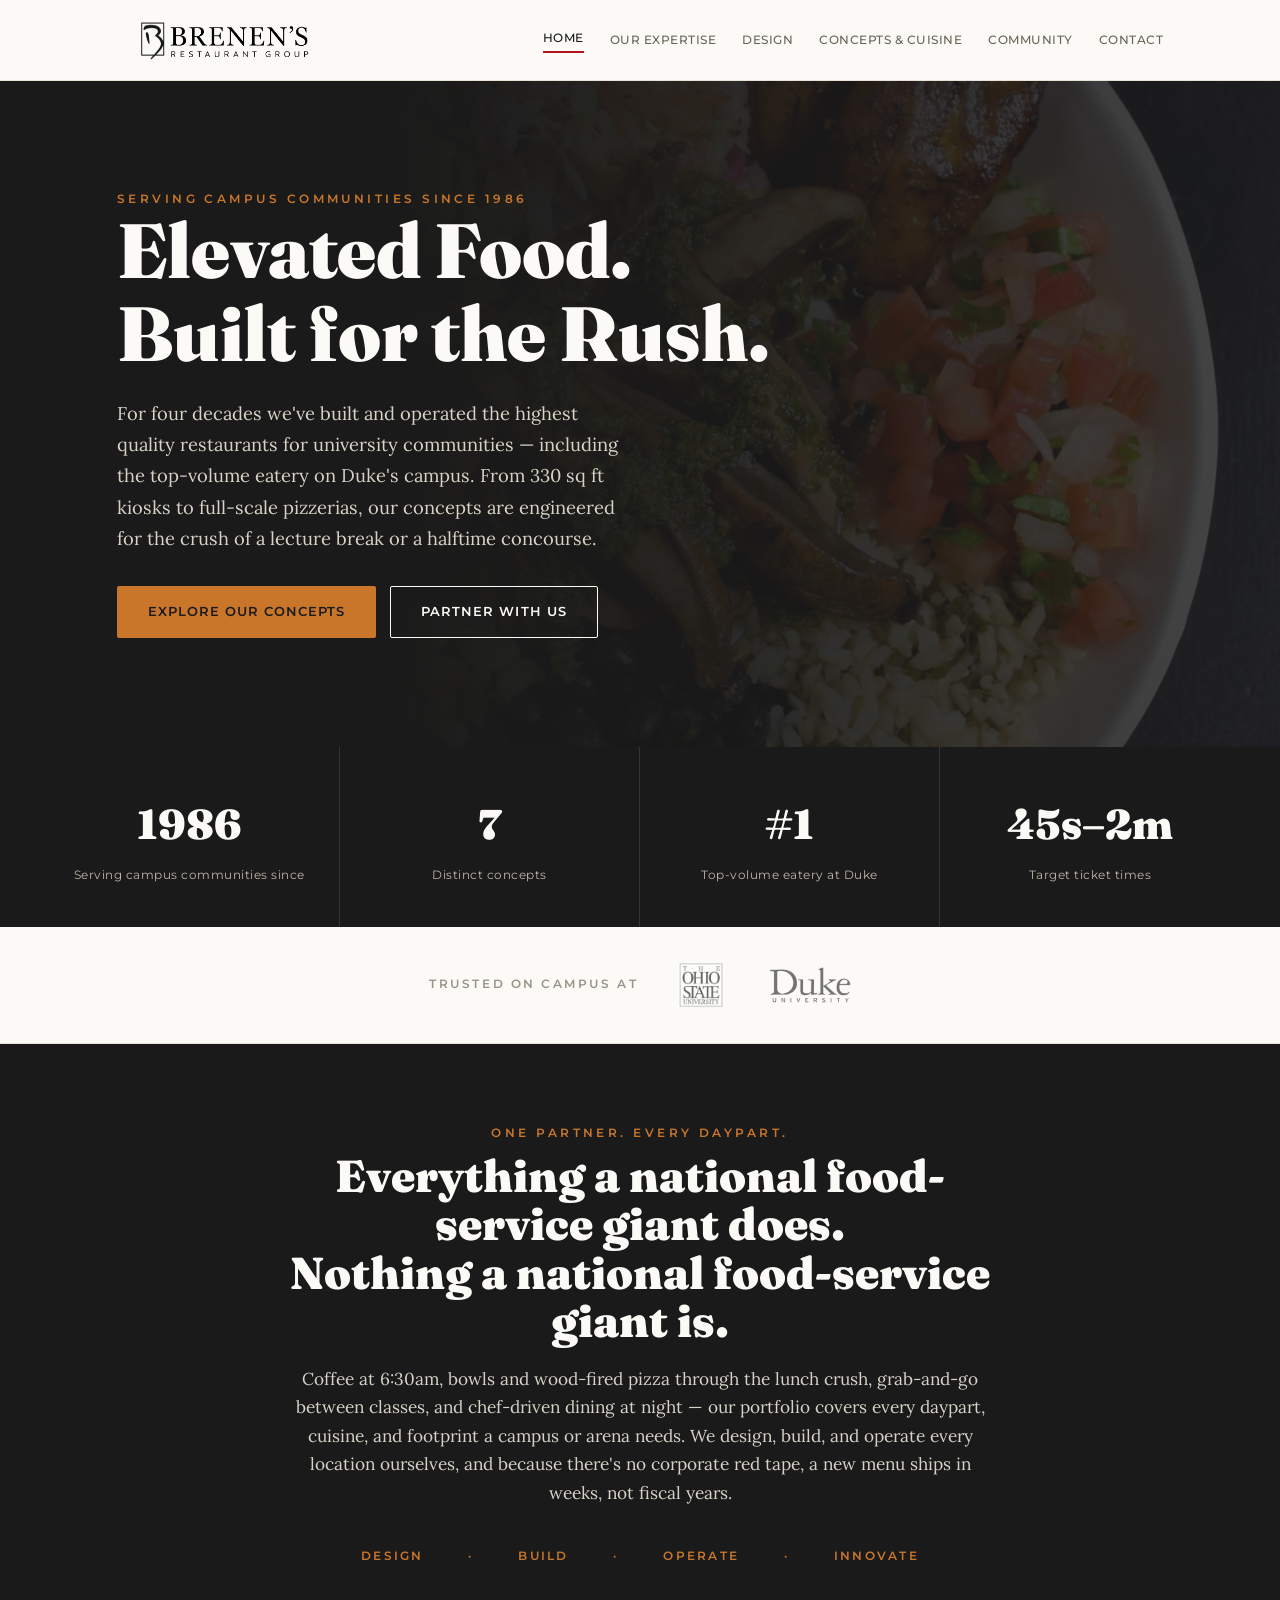
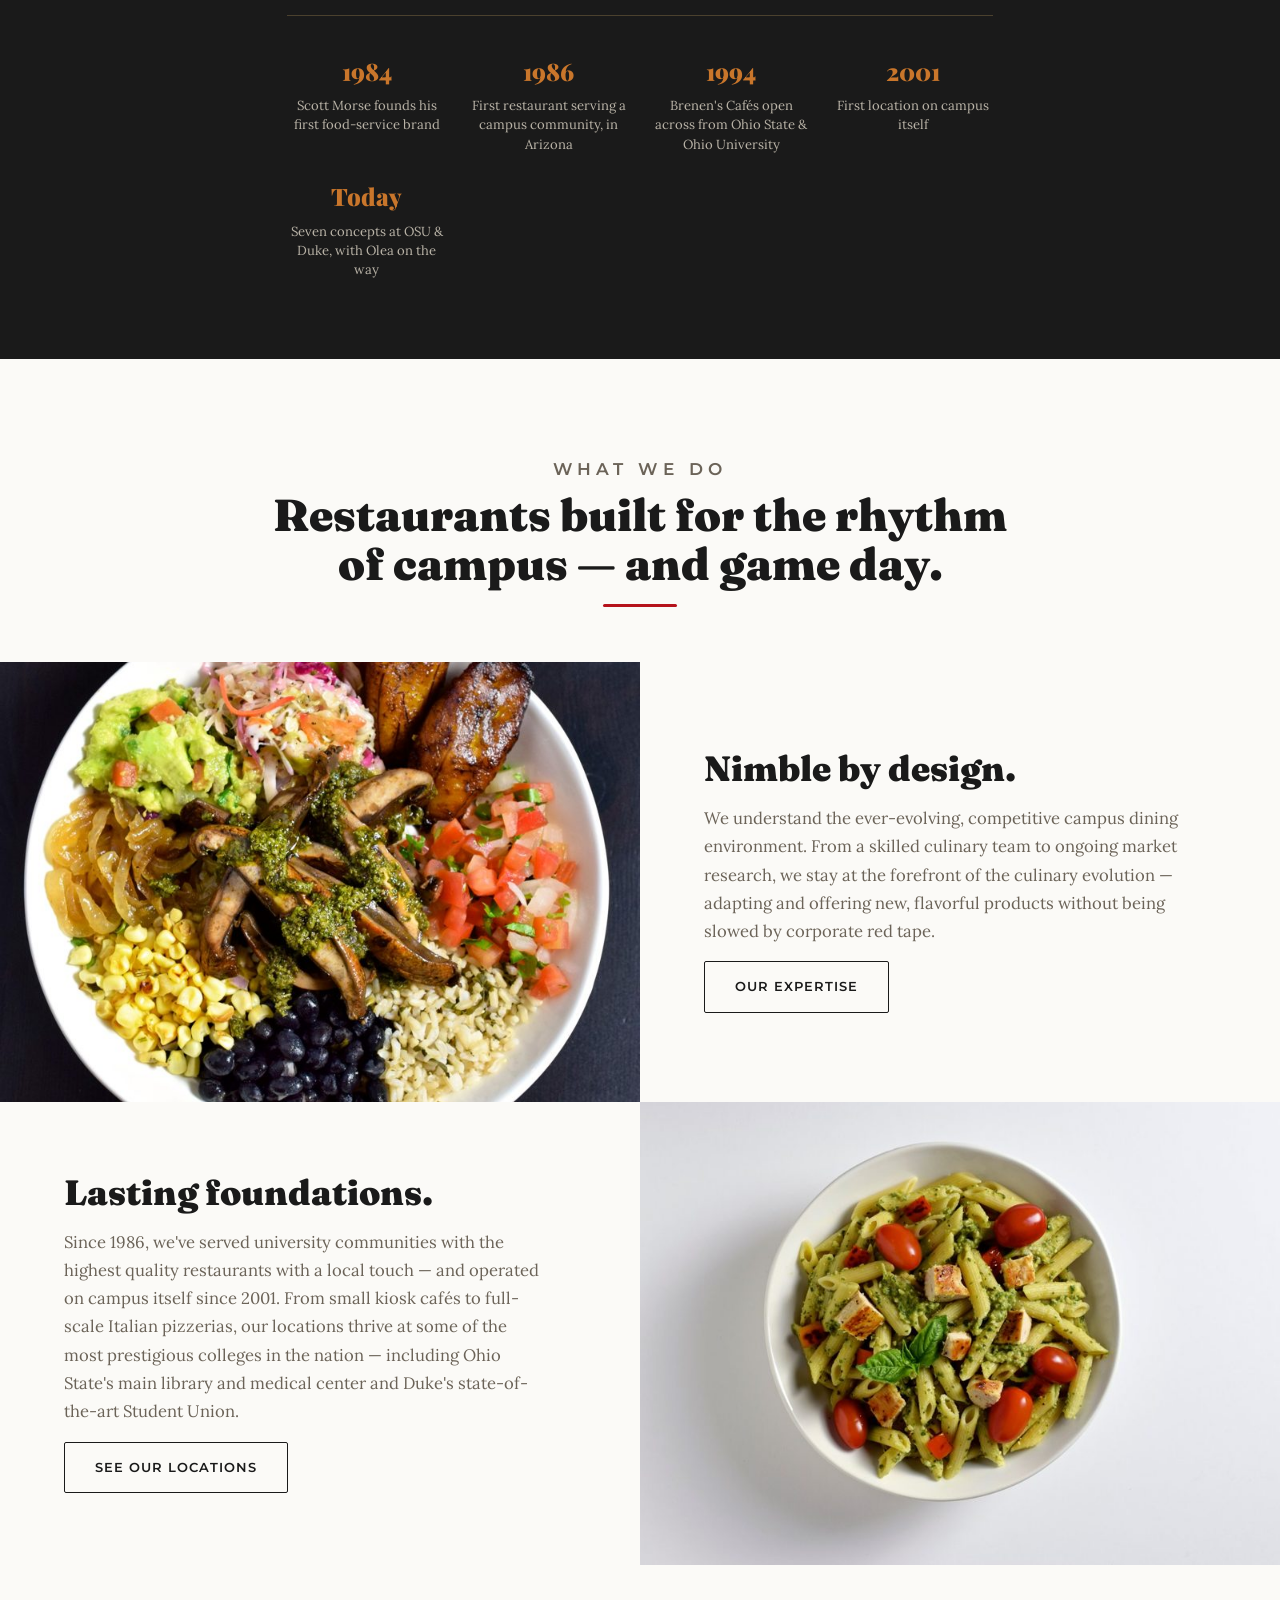
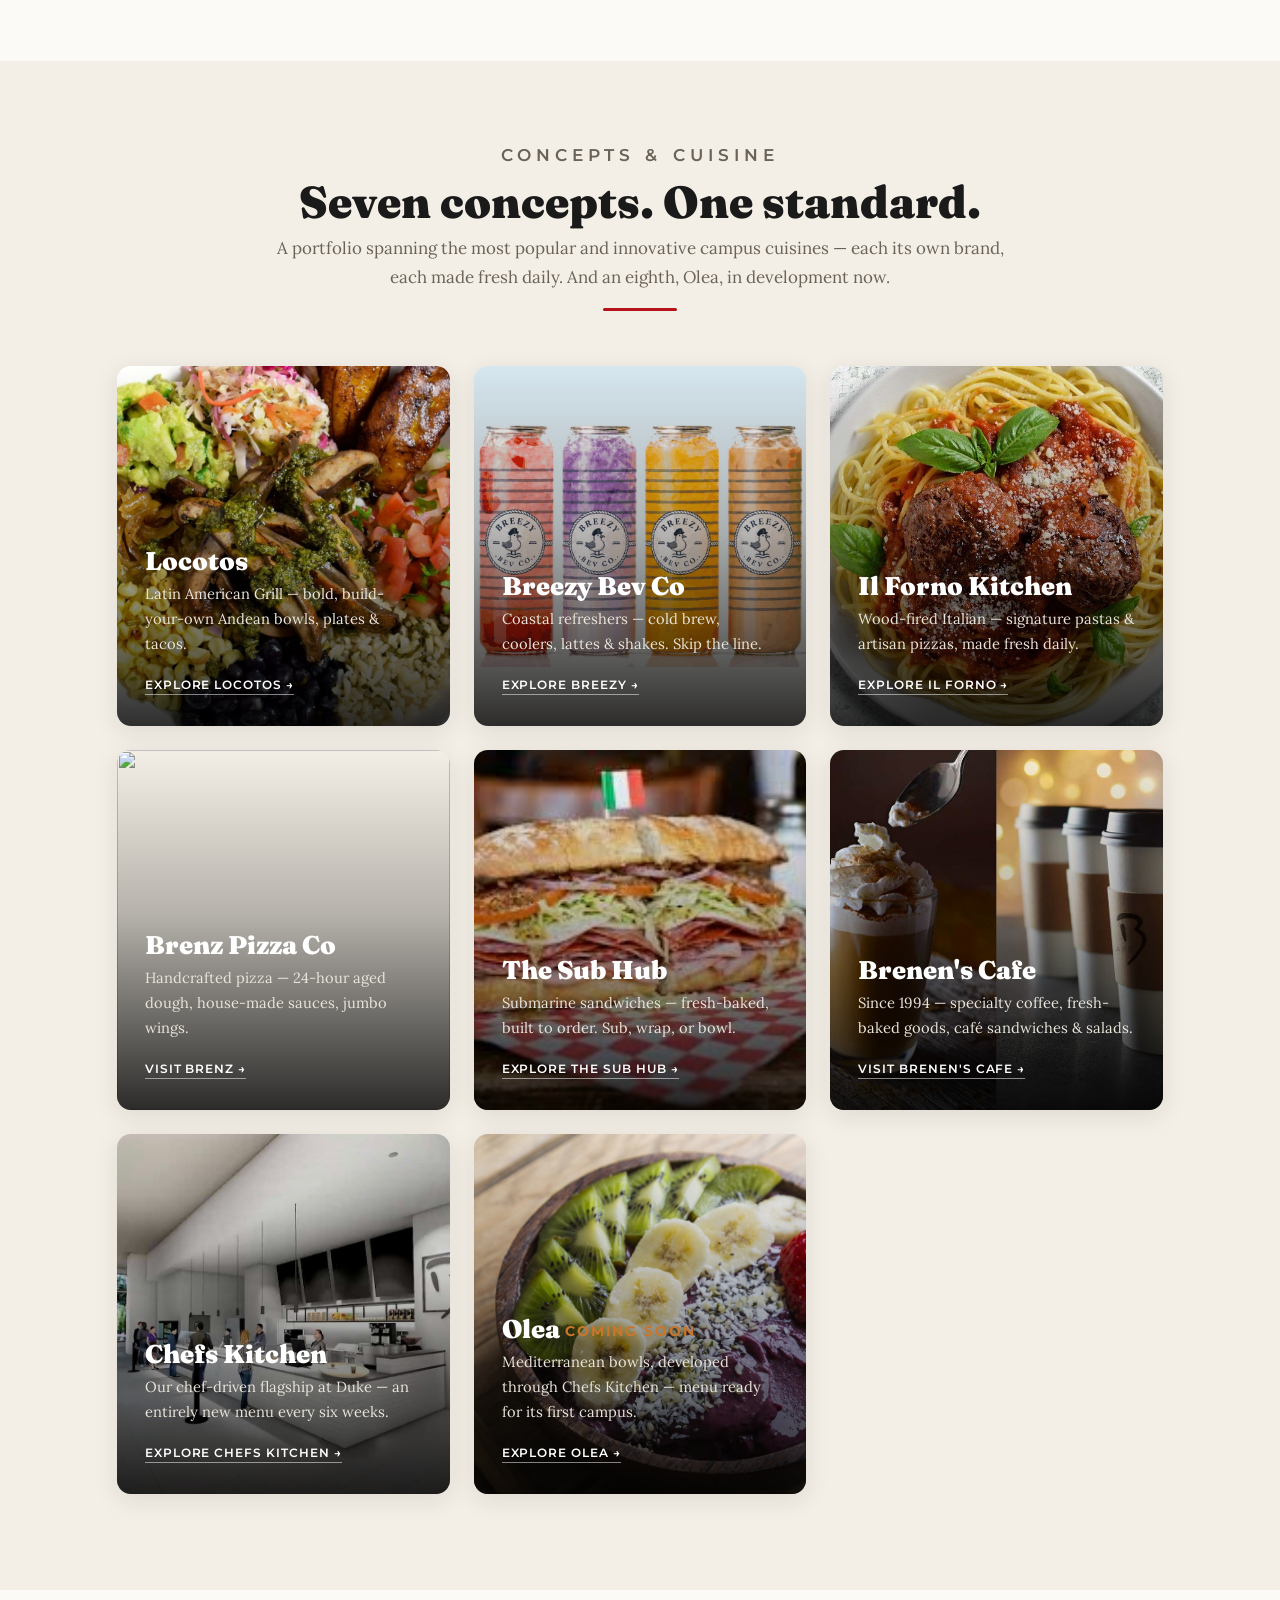
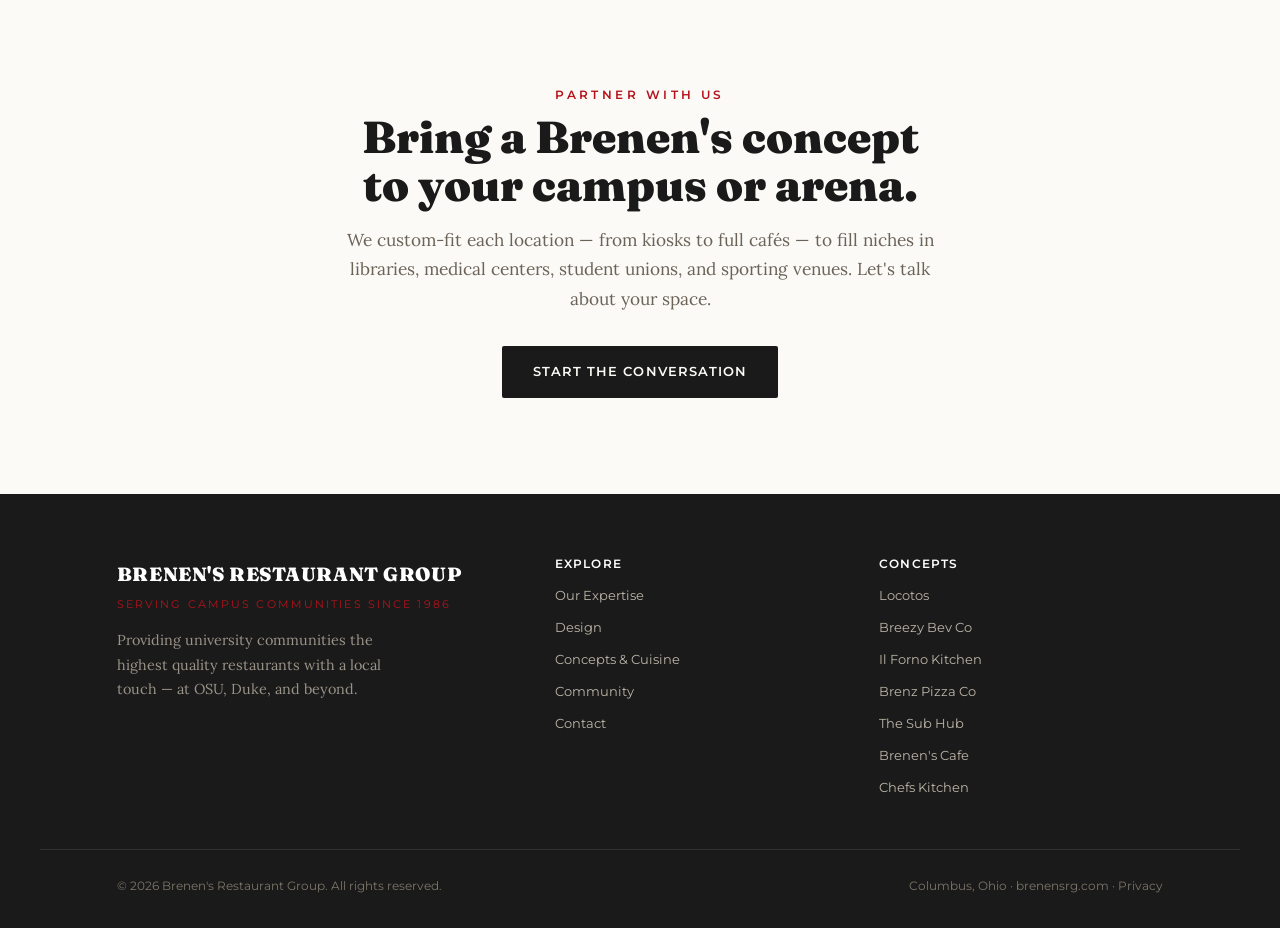
==== commit b63d3f36: "Website updates" ====
--- a/index.html
+++ b/index.html
@@ -3,8 +3,21 @@
 <head>
 <meta charset="utf-8">
 <meta name="viewport" content="width=device-width, initial-scale=1">
-<title>Brenen's Restaurant Group — Since 1984</title>
-<meta name="description" content="Brenen's Restaurant Group has provided university communities with the highest quality restaurants since 1984. Campus dining experts at OSU, Duke, and beyond.">
+<title>Brenen's Restaurant Group — Serving Campus Communities Since 1986</title>
+<meta name="description" content="Brenen’s Restaurant Group has served campus communities since 1986, on campus since 2001. Campus dining experts at OSU, Duke, and beyond.">
+<link rel="canonical" href="https://brenensrg.com/">
+<link rel="icon" type="image/png" href="shared/brenens_logo_black_transparent.png">
+<link rel="apple-touch-icon" href="shared/brenens_logo_black_transparent.png">
+<meta property="og:type" content="website">
+<meta property="og:site_name" content="Brenen's Restaurant Group">
+<meta property="og:title" content="Brenen's Restaurant Group — Campus Dining Since 1986">
+<meta property="og:description" content="Brenen's Restaurant Group has designed, built, and operated the highest quality restaurants for campus communities since 1986 — at Ohio State, Duke, and beyond.">
+<meta property="og:url" content="https://brenensrg.com/">
+<meta property="og:image" content="https://brenensrg.com/shared/hero_home.jpg">
+<meta name="twitter:card" content="summary_large_image">
+<meta name="twitter:title" content="Brenen's Restaurant Group — Campus Dining Since 1986">
+<meta name="twitter:description" content="Brenen's Restaurant Group has designed, built, and operated the highest quality restaurants for campus communities since 1986 — at Ohio State, Duke, and beyond.">
+<meta name="twitter:image" content="https://brenensrg.com/shared/hero_home.jpg">
 <link rel="preconnect" href="https://fonts.googleapis.com">
 <link rel="preconnect" href="https://fonts.gstatic.com" crossorigin>
 <link href="https://fonts.googleapis.com/css2?family=Fraunces:opsz,wght@9..144,400;9..144,500;9..144,600;9..144,900&family=Playfair+Display:wght@700;900&family=Lora:ital@0;1&family=Montserrat:wght@400;500;600;700&display=swap" rel="stylesheet">
@@ -49,7 +62,7 @@
     <div style="position:absolute;inset:0;background:linear-gradient(90deg,var(--ink) 30%,rgba(26,26,26,.4))"></div>
   </div>
   <div class="hero-inner" style="min-height:74vh;display:flex;flex-direction:column;justify-content:center">
-    <p class="eyebrow" style="color:var(--accent-2)">Serving Campuses Since 1984</p>
+    <p class="eyebrow" style="color:var(--accent-2)">Serving Campus Communities Since 1986</p>
     <h1>Elevated Food.<br>Built for the Rush.</h1>
     <p class="lead">For four decades we've built and operated the highest quality restaurants for university communities — including the top-volume eatery on Duke's campus. From 330 sq ft kiosks to full-scale pizzerias, our concepts are engineered for the crush of a lecture break or a halftime concourse.</p>
     <div style="margin-top:2rem;display:flex;gap:14px;flex-wrap:wrap">
@@ -61,7 +74,7 @@
 
 <div class="stats">
   <div class="stats-grid">
-    <div class="stat"><div class="n">1984</div><div class="l">Serving campuses since</div></div>
+    <div class="stat"><div class="n">1986</div><div class="l">Serving campus communities since</div></div>
     <div class="stat"><div class="n">7</div><div class="l">Distinct concepts</div></div>
     <div class="stat"><div class="n">#1</div><div class="l">Top-volume eatery at Duke</div></div>
     <div class="stat"><div class="n">45s–2m</div><div class="l">Target ticket times</div></div>
@@ -72,8 +85,8 @@
   <div class="trusted-inner">
     <span class="lbl">Trusted on campus at</span>
     <div class="marks">
-      <img src="shared/osu_logo.png" alt="The Ohio State University">
-      <img src="shared/duke_logo.jpg" alt="Duke University" class="duke">
+      <img loading="lazy" src="shared/osu_logo.png" alt="The Ohio State University">
+      <img loading="lazy" src="shared/duke_logo.jpg" alt="Duke University" class="duke">
     </div>
   </div>
 </section>
@@ -86,6 +99,13 @@
     <div style="margin-top:2.4rem;display:flex;gap:2.8rem;flex-wrap:wrap;justify-content:center;font-family:'Montserrat',sans-serif;font-size:.78rem;font-weight:600;letter-spacing:.18em;text-transform:uppercase;color:var(--accent-2)">
       <span>Design</span><span>·</span><span>Build</span><span>·</span><span>Operate</span><span>·</span><span>Innovate</span>
     </div>
+    <div style="margin-top:3rem;border-top:1px solid rgba(217,178,106,.25);padding-top:2.2rem;display:grid;grid-template-columns:repeat(auto-fit,minmax(150px,1fr));gap:1.4rem;text-align:center">
+      <div><div style="font-family:'Playfair Display',serif;font-weight:900;font-size:1.5rem;color:var(--accent-2)">1984</div><div style="color:#b9b3a7;font-size:.82rem;line-height:1.45;margin-top:.3rem">Scott Morse founds his first food-service brand</div></div>
+      <div><div style="font-family:'Playfair Display',serif;font-weight:900;font-size:1.5rem;color:var(--accent-2)">1986</div><div style="color:#b9b3a7;font-size:.82rem;line-height:1.45;margin-top:.3rem">First restaurant serving a campus community, in Arizona</div></div>
+      <div><div style="font-family:'Playfair Display',serif;font-weight:900;font-size:1.5rem;color:var(--accent-2)">1994</div><div style="color:#b9b3a7;font-size:.82rem;line-height:1.45;margin-top:.3rem">Brenen's Cafés open across from Ohio State &amp; Ohio University</div></div>
+      <div><div style="font-family:'Playfair Display',serif;font-weight:900;font-size:1.5rem;color:var(--accent-2)">2001</div><div style="color:#b9b3a7;font-size:.82rem;line-height:1.45;margin-top:.3rem">First location on campus itself</div></div>
+      <div><div style="font-family:'Playfair Display',serif;font-weight:900;font-size:1.5rem;color:var(--accent-2)">Today</div><div style="color:#b9b3a7;font-size:.82rem;line-height:1.45;margin-top:.3rem">Seven concepts at OSU &amp; Duke, with Olea on the way</div></div>
+    </div>
   </div>
 </section>
 
@@ -98,7 +118,7 @@
     </div>
   </div>
   <div class="stripe">
-    <div class="pic"><img src="shared/card_locotos.jpg" alt="A fresh-built bowl"></div>
+    <div class="pic"><img loading="lazy" src="shared/card_locotos.jpg" alt="A fresh-built bowl"></div>
     <div class="copy"><div class="inner">
       <h2>Nimble by design.</h2>
       <p>We understand the ever-evolving, competitive campus dining environment. From a skilled culinary team to ongoing market research, we stay at the forefront of the culinary evolution — adapting and offering new, flavorful products without being slowed by corporate red tape.</p>
@@ -106,10 +126,10 @@
     </div></div>
   </div>
   <div class="stripe flip">
-    <div class="pic"><img src="shared/card_ilforno.jpg" alt="Wood-fired pasta"></div>
+    <div class="pic"><img loading="lazy" src="shared/card_ilforno.jpg" alt="Wood-fired pasta"></div>
     <div class="copy"><div class="inner">
       <h2>Lasting foundations.</h2>
-      <p>Since 1984, we've provided university communities with the highest quality restaurants with a local touch. From small kiosk cafés to full-scale Italian pizzerias, our locations thrive at some of the most prestigious colleges in the nation — including Ohio State's main library and medical center and Duke's state-of-the-art Student Union.</p>
+      <p>Since 1986, we've served university communities with the highest quality restaurants with a local touch — and operated on campus itself since 2001. From small kiosk cafés to full-scale Italian pizzerias, our locations thrive at some of the most prestigious colleges in the nation — including Ohio State's main library and medical center and Duke's state-of-the-art Student Union.</p>
       <a href="design.html" class="btn btn-ghost">See Our Locations</a>
     </div></div>
   </div>
@@ -124,36 +144,37 @@
       <div class="rule"></div>
     </div>
     <div class="concepts-grid">
-      <a class="ccard" href="locotos/index.html">
-        <div class="ccard-bg"><img src="shared/card_locotos.jpg" alt="" style="width:100%;height:100%;object-fit:cover"></div>
-        <div class="ccard-body"><h3>Locotos</h3><p>Latin American Grill — bold, build-your-own Andean bowls, plates &amp; tacos.</p><span class="clink">Visit Locotos →</span></div>
-      </a>
-      <a class="ccard" href="breezy/index.html">
-        <div class="ccard-bg"><img src="shared/card_breezy.jpg" alt="" style="width:100%;height:100%;object-fit:cover"></div>
-        <div class="ccard-body"><h3>Breezy Bev Co</h3><p>Coastal refreshers — cold brew, coolers, lattes &amp; shakes. Skip the line.</p><span class="clink">Visit Breezy →</span></div>
-      </a>
-      <a class="ccard" href="ilforno/index.html">
-        <div class="ccard-bg"><img src="shared/card_ilforno2.jpg" alt="" style="width:100%;height:100%;object-fit:cover"></div>
-        <div class="ccard-body"><h3>Il Forno Kitchen</h3><p>Wood-fired Italian — signature pastas &amp; artisan pizzas, made fresh daily.</p><span class="clink">Visit Il Forno →</span></div>
+      <a class="ccard" href="concepts.html#locotos">
+        <div class="ccard-bg"><img loading="lazy" src="shared/locotos_hero.jpg" alt="" style="width:100%;height:100%;object-fit:cover"></div>
+        <div class="ccard-body"><h3>Locotos</h3><p>Latin American Grill — bold, build-your-own Andean bowls, plates &amp; tacos.</p><span class="clink">Explore Locotos →</span></div>
+      </a>
+      <a class="ccard" href="concepts.html#breezy">
+        <div class="ccard-bg"><img loading="lazy" src="shared/breezy_lineup.jpg" alt="" style="width:100%;height:100%;object-fit:cover"></div>
+        <div class="ccard-body"><h3>Breezy Bev Co</h3><p>Coastal refreshers — cold brew, coolers, lattes &amp; shakes. Skip the line.</p><span class="clink">Explore Breezy →</span></div>
+      </a>
+      <a class="ccard" href="concepts.html#ilforno">
+        <div class="ccard-bg"><img loading="lazy" src="shared/ilforno_pasta.jpg" alt="" style="width:100%;height:100%;object-fit:cover"></div>
+        <div class="ccard-body"><h3>Il Forno Kitchen</h3><p>Wood-fired Italian — signature pastas &amp; artisan pizzas, made fresh daily.</p><span class="clink">Explore Il Forno →</span></div>
       </a>
       <a class="ccard" href="https://www.brenz.com/" target="_blank" rel="noopener">
-        <div class="ccard-bg"><img src="shared/card_brenz.jpg" alt="" style="width:100%;height:100%;object-fit:cover"></div>
+        <div class="ccard-bg"><img loading="lazy" src="shared/card_brenz.jpg" alt="" style="width:100%;height:100%;object-fit:cover"></div>
         <div class="ccard-body"><h3>Brenz Pizza Co</h3><p>Handcrafted pizza — 24-hour aged dough, house-made sauces, jumbo wings.</p><span class="clink">Visit Brenz →</span></div>
       </a>
-      <a class="ccard" href="subhub/index.html">
-        <div class="ccard-bg"><img src="shared/card_subhub.jpg" alt="" style="width:100%;height:100%;object-fit:cover"></div>
-        <div class="ccard-body"><h3>The Sub Hub</h3><p>Submarine sandwiches — fresh-baked, built to order. Sub, wrap, or bowl.</p><span class="clink">Visit The Sub Hub →</span></div>
+      <a class="ccard" href="concepts.html#subhub">
+        <div class="ccard-bg"><img loading="lazy" src="shared/card_subhub.jpg" alt="" style="width:100%;height:100%;object-fit:cover"></div>
+        <div class="ccard-body"><h3>The Sub Hub</h3><p>Submarine sandwiches — fresh-baked, built to order. Sub, wrap, or bowl.</p><span class="clink">Explore The Sub Hub →</span></div>
       </a>
       <a class="ccard" href="https://www.brenensinc.com/" target="_blank" rel="noopener">
-        <div class="ccard-bg"><img src="shared/card_brenens.jpg" alt="" style="width:100%;height:100%;object-fit:cover"></div>
-        <div class="ccard-body"><h3>Brenen's Cafe</h3><p>Since 1984 — specialty coffee, fresh-baked goods, café sandwiches &amp; salads.</p><span class="clink">Visit Brenen's Cafe →</span></div>
+        <div class="ccard-bg"><img loading="lazy" src="shared/card_brenens.jpg" alt="" style="width:100%;height:100%;object-fit:cover"></div>
+        <div class="ccard-body"><h3>Brenen's Cafe</h3><p>Since 1994 — specialty coffee, fresh-baked goods, café sandwiches &amp; salads.</p><span class="clink">Visit Brenen's Cafe →</span></div>
       </a>
       <a class="ccard" href="concepts.html">
-        <div class="ccard-bg"><img src="shared/experiences1.jpg" alt="" style="width:100%;height:100%;object-fit:cover"></div>
+        <div class="ccard-bg"><img loading="lazy" src="shared/experiences1.jpg" alt="" style="width:100%;height:100%;object-fit:cover"></div>
         <div class="ccard-body"><h3>Chefs Kitchen</h3><p>Our chef-driven flagship at Duke — an entirely new menu every six weeks.</p><span class="clink">Explore Chefs Kitchen →</span></div>
       </a>
-      <a class="ccard" href="contact.html" style="background:linear-gradient(145deg,var(--ink),#3a3226)">
-        <div class="ccard-body"><p class="eyebrow" style="color:var(--accent-2);margin-bottom:.4rem">Coming Soon</p><h3 style="color:var(--paper)">Olea</h3><p style="color:#d7d2c8">Mediterranean, our next concept — tested and perfected through Chefs Kitchen rotations. Want it first on your campus?</p><span class="clink" style="color:var(--accent-2)">Ask us about it →</span></div>
+      <a class="ccard" href="concepts.html#olea">
+        <div class="ccard-bg"><img loading="lazy" src="shared/olea_hero.jpg" alt="" style="width:100%;height:100%;object-fit:cover"></div>
+        <div class="ccard-body"><h3>Olea <span style="font-size:.55em;font-family:'Montserrat',sans-serif;font-weight:700;letter-spacing:.14em;text-transform:uppercase;color:var(--accent-2);vertical-align:middle"> Coming Soon</span></h3><p>Mediterranean bowls, developed through Chefs Kitchen — menu ready for its first campus.</p><span class="clink">Explore Olea →</span></div>
       </a>
     </div>
   </div>
@@ -172,7 +193,7 @@
   <div class="foot-inner">
     <div class="foot-brand">
       <div class="fn">Brenen's Restaurant Group</div>
-      <div class="ft">Since 1984</div>
+      <div class="ft">Serving Campus Communities Since 1986</div>
       <p>Providing university communities the highest quality restaurants with a local touch — at OSU, Duke, and beyond.</p>
     </div>
     <div class="foot-col">
@@ -184,12 +205,12 @@
       <a href="contact.html">Contact</a>
     </div>
     <div class="foot-col">
-      <h4>Concepts</h4><a href="locotos/index.html">Locotos</a><a href="breezy/index.html">Breezy Bev Co</a><a href="ilforno/index.html">Il Forno Kitchen</a><a href="https://www.brenz.com/" target="_blank" rel="noopener">Brenz Pizza Co</a><a href="subhub/index.html">The Sub Hub</a><a href="https://www.brenensinc.com/" target="_blank" rel="noopener">Brenen's Cafe</a><a href="concepts.html">Chefs Kitchen</a>
+      <h4>Concepts</h4><a href="concepts.html#locotos">Locotos</a><a href="concepts.html#breezy">Breezy Bev Co</a><a href="concepts.html#ilforno">Il Forno Kitchen</a><a href="https://www.brenz.com/" target="_blank" rel="noopener">Brenz Pizza Co</a><a href="concepts.html#subhub">The Sub Hub</a><a href="https://www.brenensinc.com/" target="_blank" rel="noopener">Brenen's Cafe</a><a href="concepts.html">Chefs Kitchen</a>
     </div>
   </div>
   <div class="foot-base">
     <span>© 2026 Brenen's Restaurant Group. All rights reserved.</span>
-    <span>Columbus, Ohio · brenensrg.com</span>
+    <span>Columbus, Ohio · brenensrg.com · <a href="privacy.html" style="color:inherit">Privacy</a></span>
   </div>
 </footer>
 
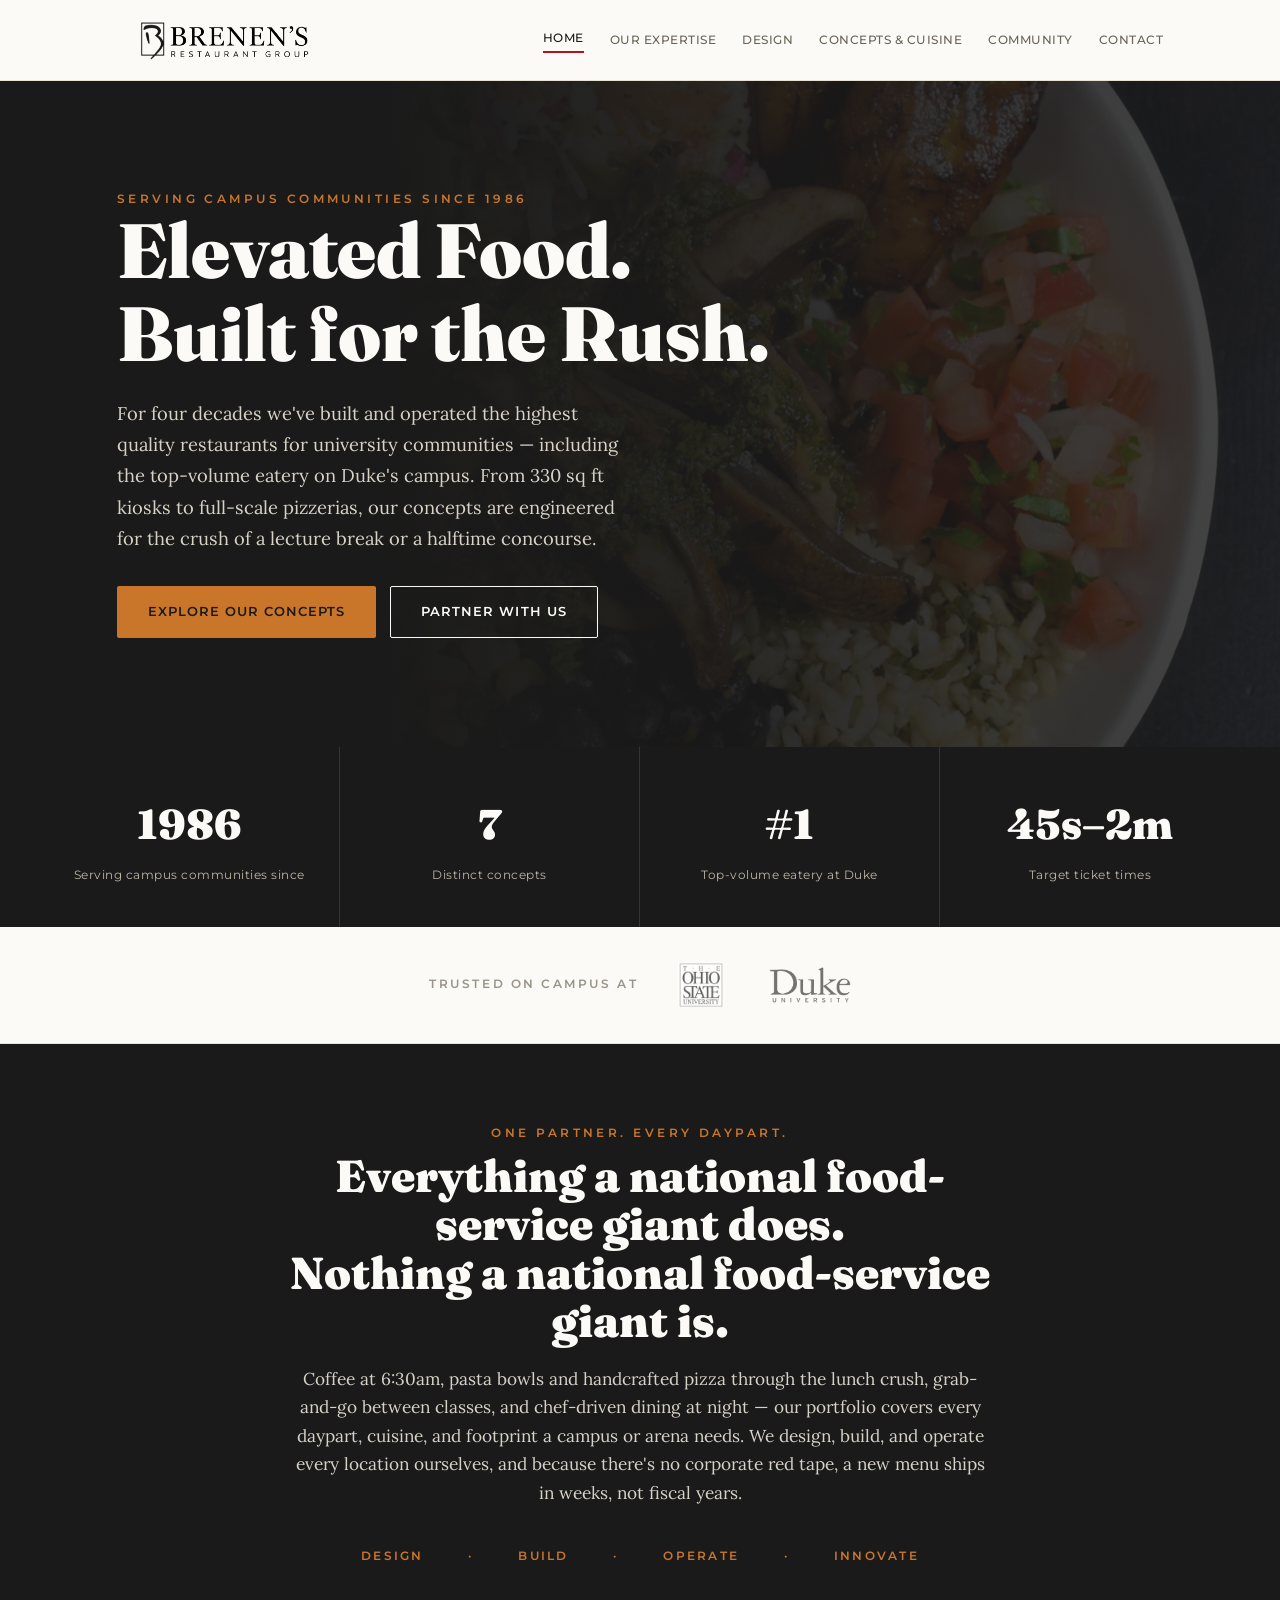
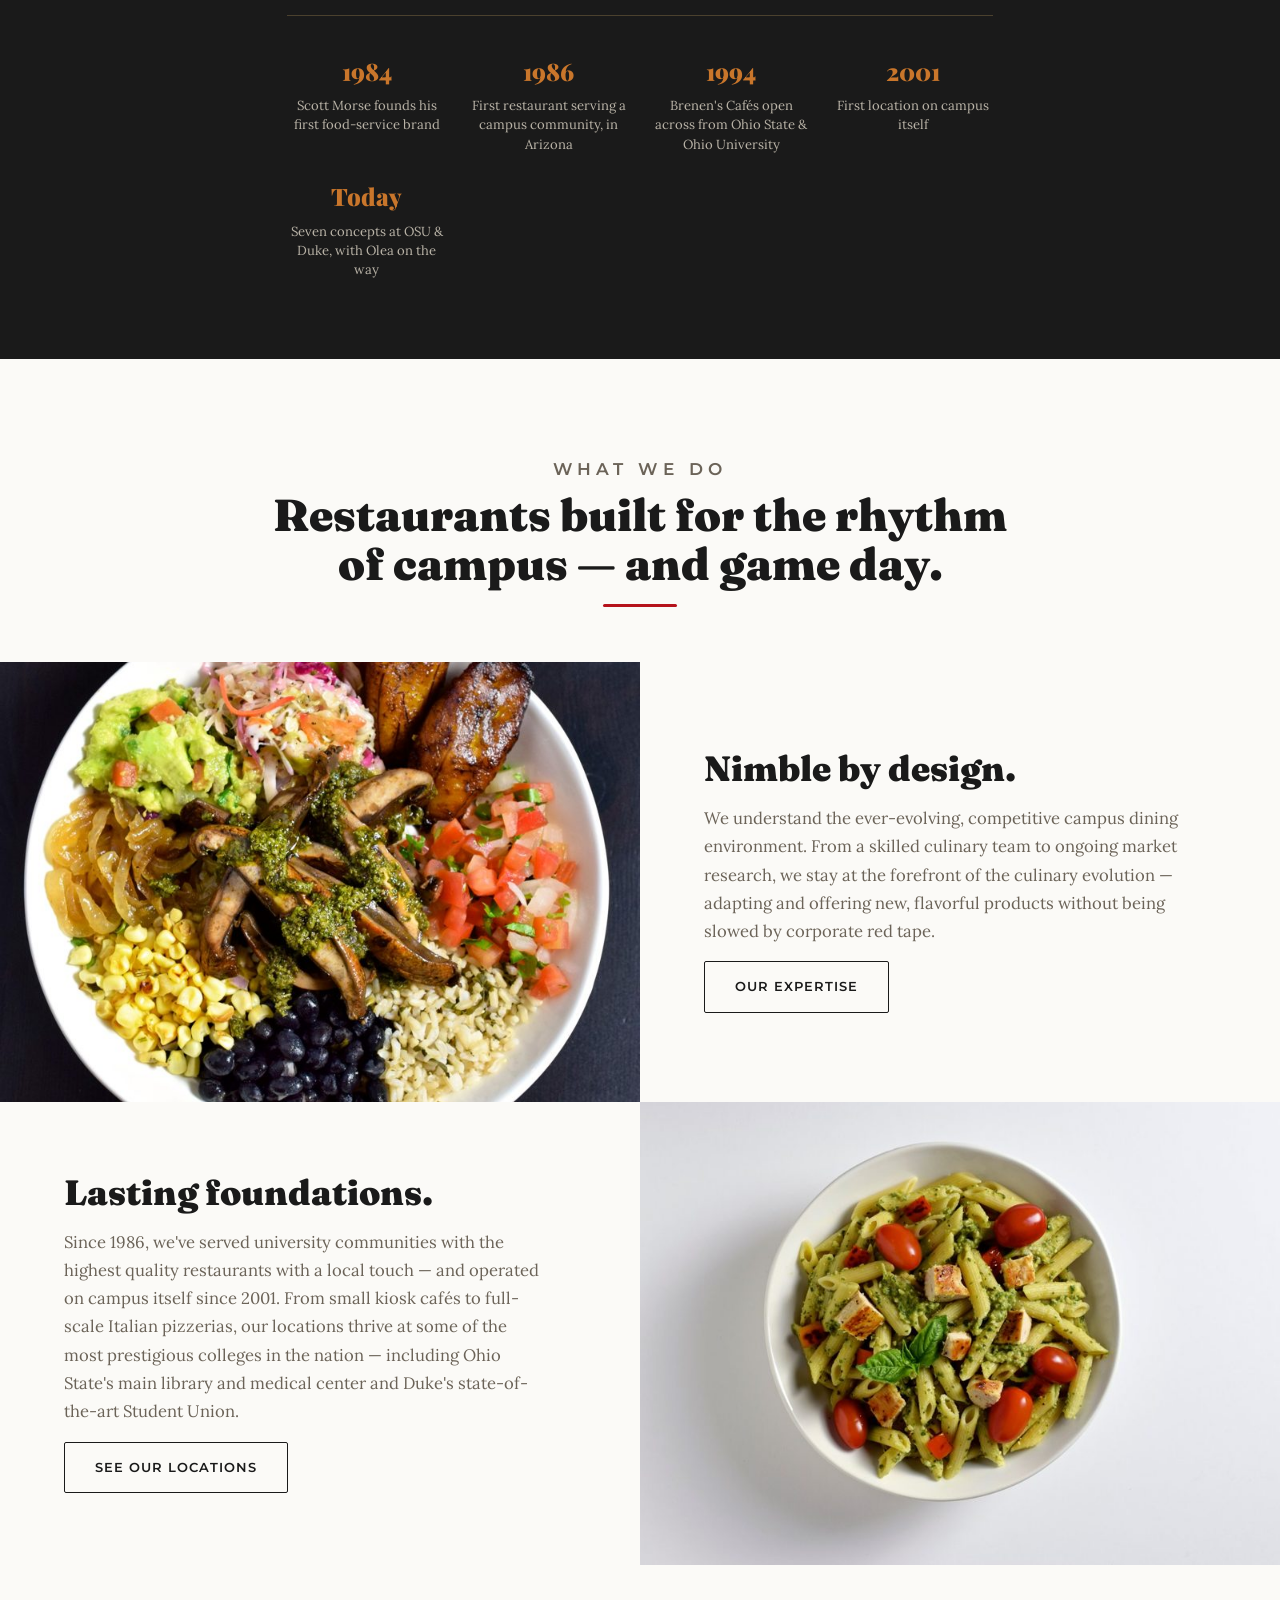
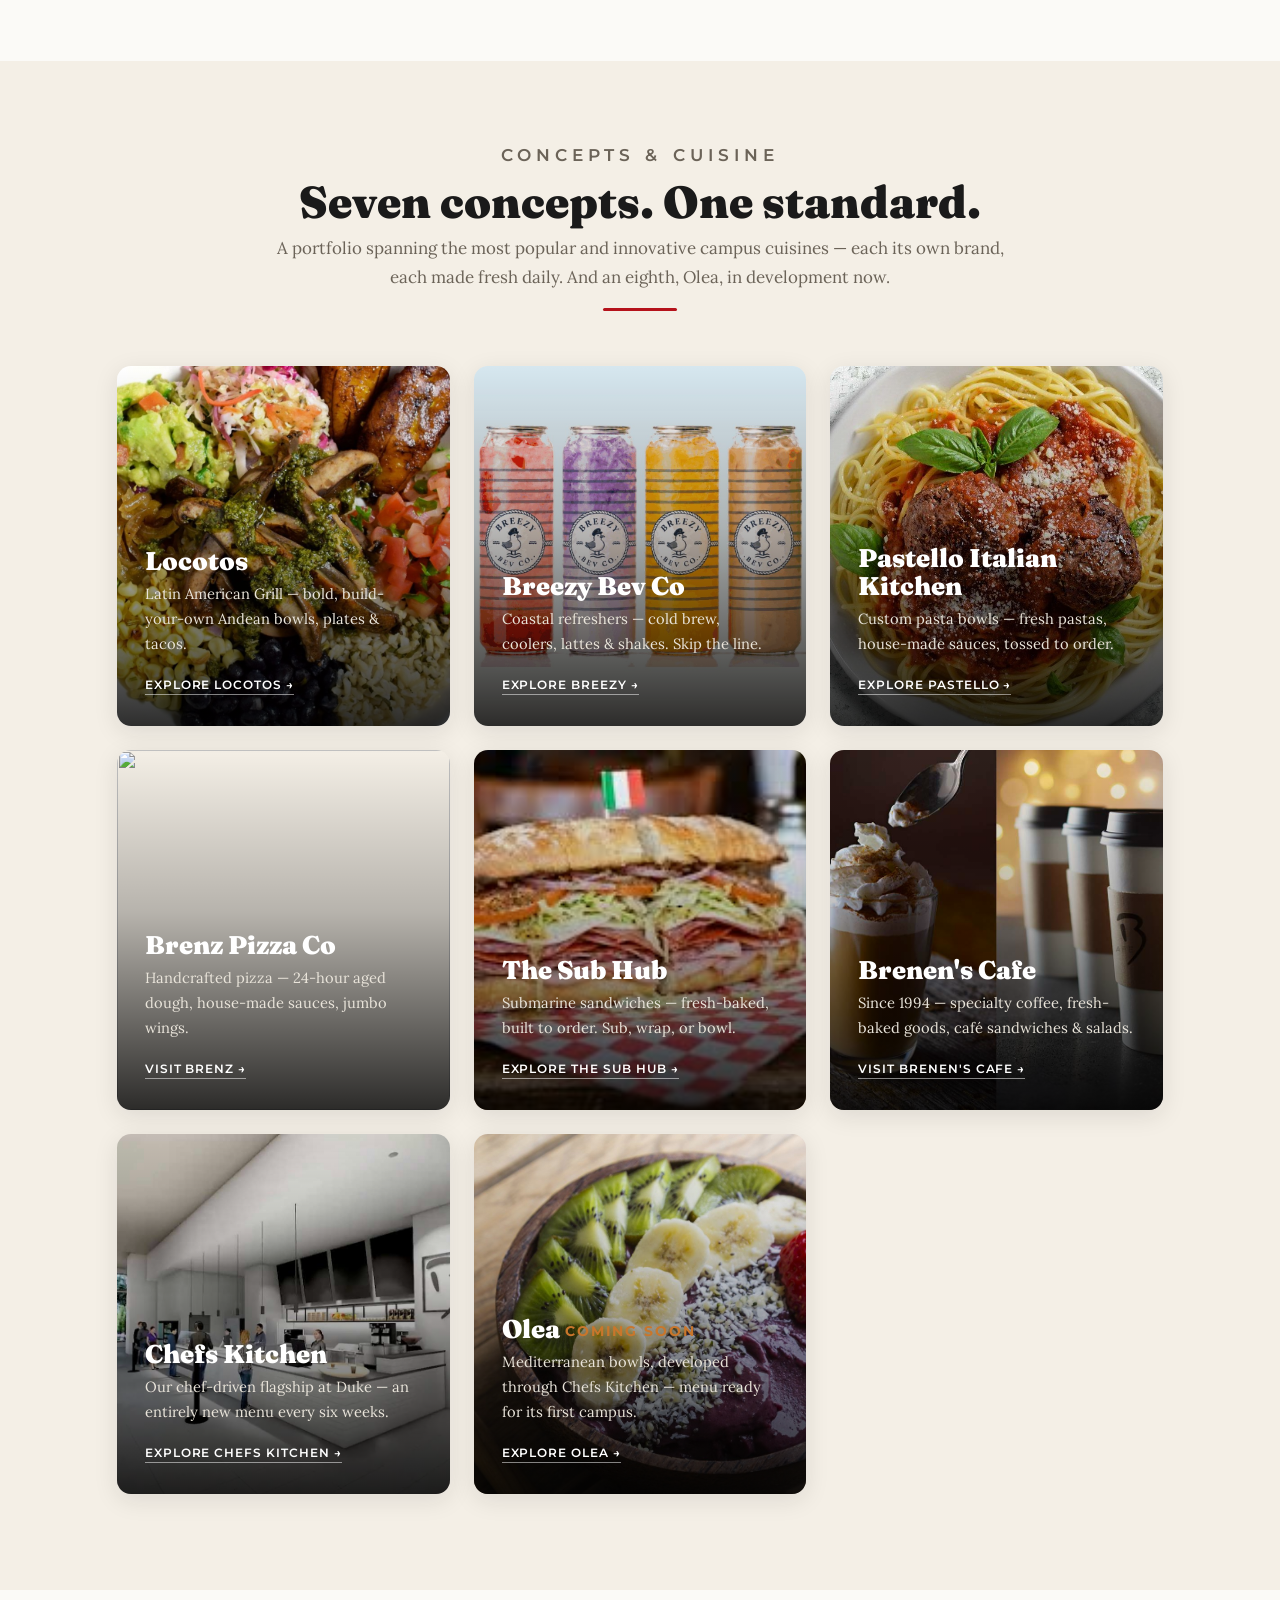
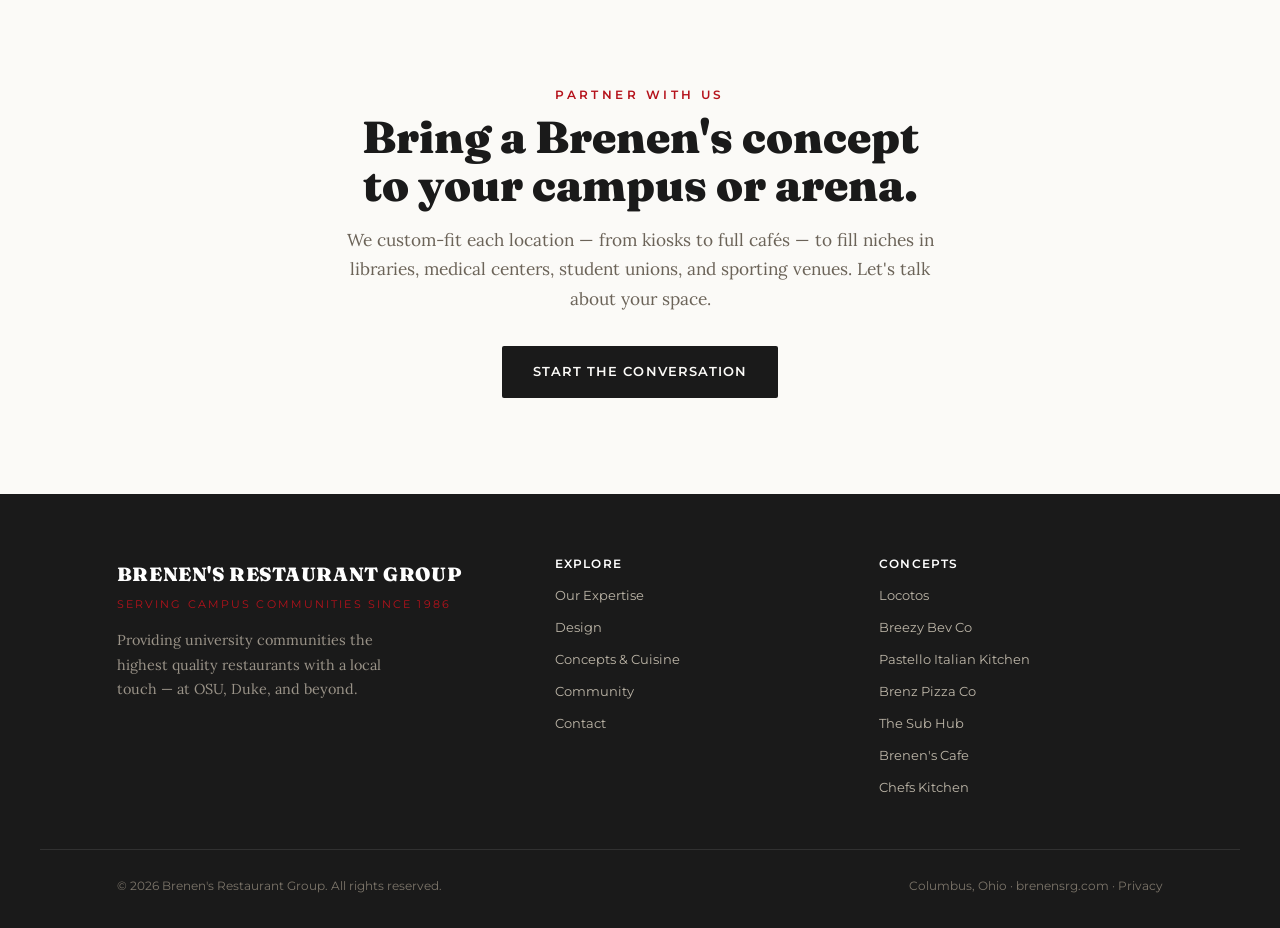
==== commit b20ed447: "Update main site and all concept websites" ====
--- a/index.html
+++ b/index.html
@@ -95,7 +95,7 @@
   <div class="wrap" style="text-align:center;max-width:860px">
     <p class="eyebrow" style="color:var(--accent-2)">One Partner. Every Daypart.</p>
     <h2 style="color:var(--paper);font-size:clamp(1.9rem,3.8vw,2.8rem);margin:.5rem 0 1.2rem">Everything a national food-service giant does.<br>Nothing a national food-service giant is.</h2>
-    <p style="color:#d7d2c8;font-size:1.08rem;line-height:1.65;max-width:46rem;margin:0 auto">Coffee at 6:30am, bowls and wood-fired pizza through the lunch crush, grab-and-go between classes, and chef-driven dining at night — our portfolio covers every daypart, cuisine, and footprint a campus or arena needs. We design, build, and operate every location ourselves, and because there's no corporate red tape, a new menu ships in weeks, not fiscal years.</p>
+    <p style="color:#d7d2c8;font-size:1.08rem;line-height:1.65;max-width:46rem;margin:0 auto">Coffee at 6:30am, pasta bowls and handcrafted pizza through the lunch crush, grab-and-go between classes, and chef-driven dining at night — our portfolio covers every daypart, cuisine, and footprint a campus or arena needs. We design, build, and operate every location ourselves, and because there's no corporate red tape, a new menu ships in weeks, not fiscal years.</p>
     <div style="margin-top:2.4rem;display:flex;gap:2.8rem;flex-wrap:wrap;justify-content:center;font-family:'Montserrat',sans-serif;font-size:.78rem;font-weight:600;letter-spacing:.18em;text-transform:uppercase;color:var(--accent-2)">
       <span>Design</span><span>·</span><span>Build</span><span>·</span><span>Operate</span><span>·</span><span>Innovate</span>
     </div>
@@ -126,7 +126,7 @@
     </div></div>
   </div>
   <div class="stripe flip">
-    <div class="pic"><img loading="lazy" src="shared/card_ilforno.jpg" alt="Wood-fired pasta"></div>
+    <div class="pic"><img loading="lazy" src="shared/card_ilforno.jpg" alt="Fresh pasta bowl"></div>
     <div class="copy"><div class="inner">
       <h2>Lasting foundations.</h2>
       <p>Since 1986, we've served university communities with the highest quality restaurants with a local touch — and operated on campus itself since 2001. From small kiosk cafés to full-scale Italian pizzerias, our locations thrive at some of the most prestigious colleges in the nation — including Ohio State's main library and medical center and Duke's state-of-the-art Student Union.</p>
@@ -152,9 +152,9 @@
         <div class="ccard-bg"><img loading="lazy" src="shared/breezy_lineup.jpg" alt="" style="width:100%;height:100%;object-fit:cover"></div>
         <div class="ccard-body"><h3>Breezy Bev Co</h3><p>Coastal refreshers — cold brew, coolers, lattes &amp; shakes. Skip the line.</p><span class="clink">Explore Breezy →</span></div>
       </a>
-      <a class="ccard" href="concepts.html#ilforno">
+      <a class="ccard" href="concepts.html#pastello">
         <div class="ccard-bg"><img loading="lazy" src="shared/ilforno_pasta.jpg" alt="" style="width:100%;height:100%;object-fit:cover"></div>
-        <div class="ccard-body"><h3>Il Forno Kitchen</h3><p>Wood-fired Italian — signature pastas &amp; artisan pizzas, made fresh daily.</p><span class="clink">Explore Il Forno →</span></div>
+        <div class="ccard-body"><h3>Pastello Italian Kitchen</h3><p>Custom pasta bowls — fresh pastas, house-made sauces, tossed to order.</p><span class="clink">Explore Pastello →</span></div>
       </a>
       <a class="ccard" href="https://www.brenz.com/" target="_blank" rel="noopener">
         <div class="ccard-bg"><img loading="lazy" src="shared/card_brenz.jpg" alt="" style="width:100%;height:100%;object-fit:cover"></div>
@@ -205,7 +205,7 @@
       <a href="contact.html">Contact</a>
     </div>
     <div class="foot-col">
-      <h4>Concepts</h4><a href="concepts.html#locotos">Locotos</a><a href="concepts.html#breezy">Breezy Bev Co</a><a href="concepts.html#ilforno">Il Forno Kitchen</a><a href="https://www.brenz.com/" target="_blank" rel="noopener">Brenz Pizza Co</a><a href="concepts.html#subhub">The Sub Hub</a><a href="https://www.brenensinc.com/" target="_blank" rel="noopener">Brenen's Cafe</a><a href="concepts.html">Chefs Kitchen</a>
+      <h4>Concepts</h4><a href="concepts.html#locotos">Locotos</a><a href="concepts.html#breezy">Breezy Bev Co</a><a href="concepts.html#pastello">Pastello Italian Kitchen</a><a href="https://www.brenz.com/" target="_blank" rel="noopener">Brenz Pizza Co</a><a href="concepts.html#subhub">The Sub Hub</a><a href="https://www.brenensinc.com/" target="_blank" rel="noopener">Brenen's Cafe</a><a href="concepts.html">Chefs Kitchen</a>
     </div>
   </div>
   <div class="foot-base">
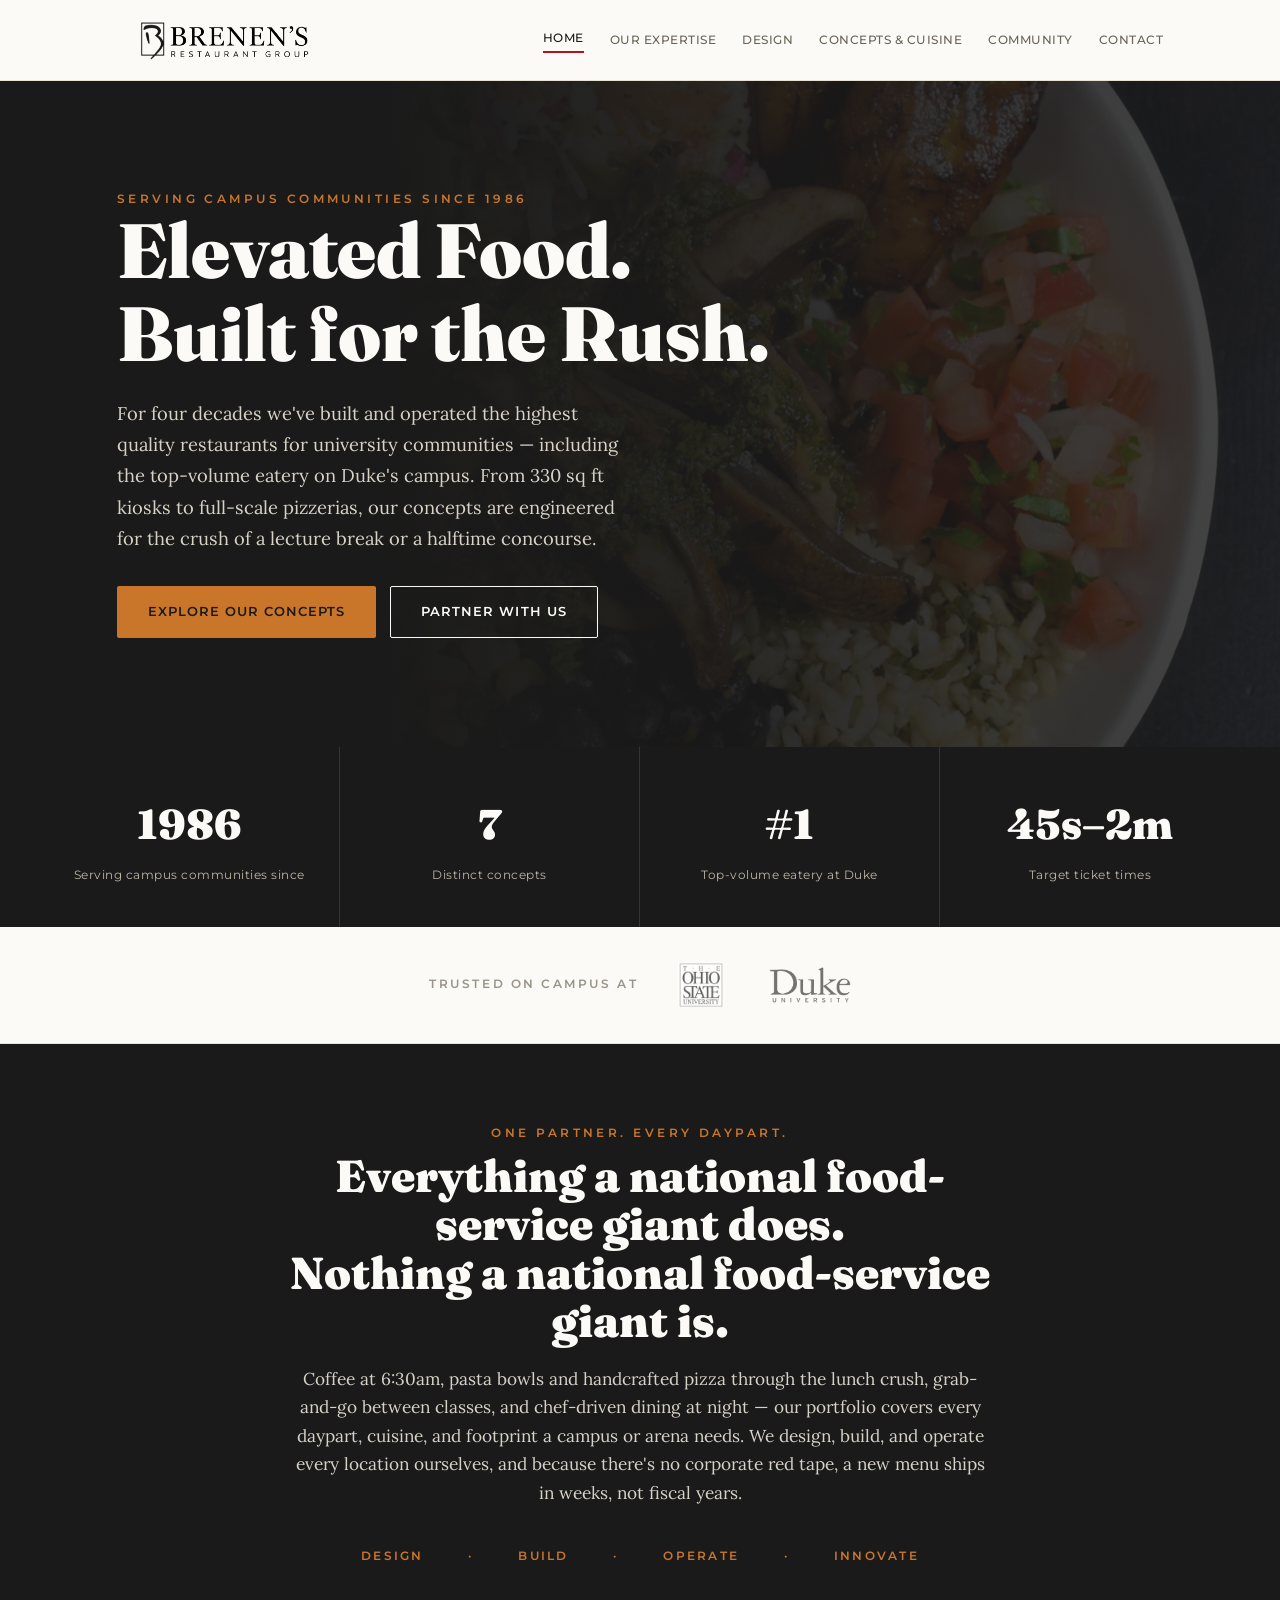
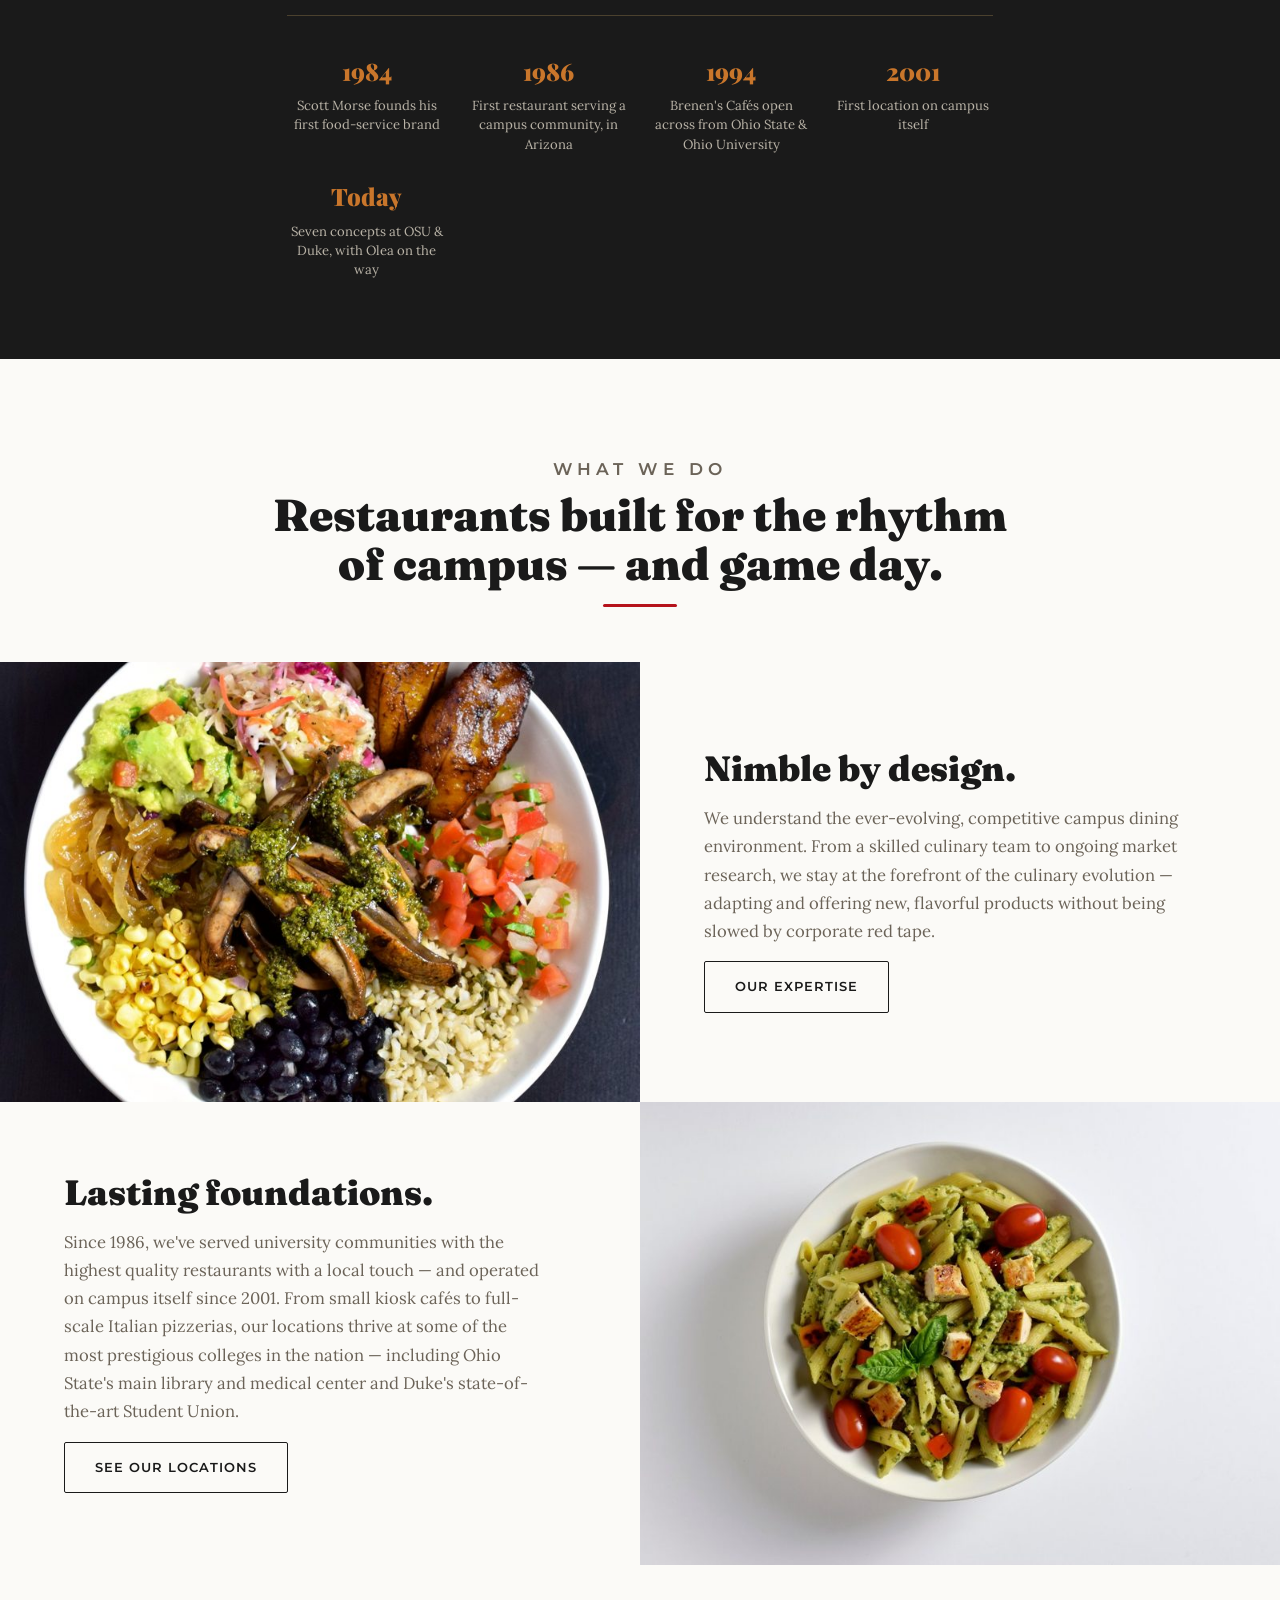
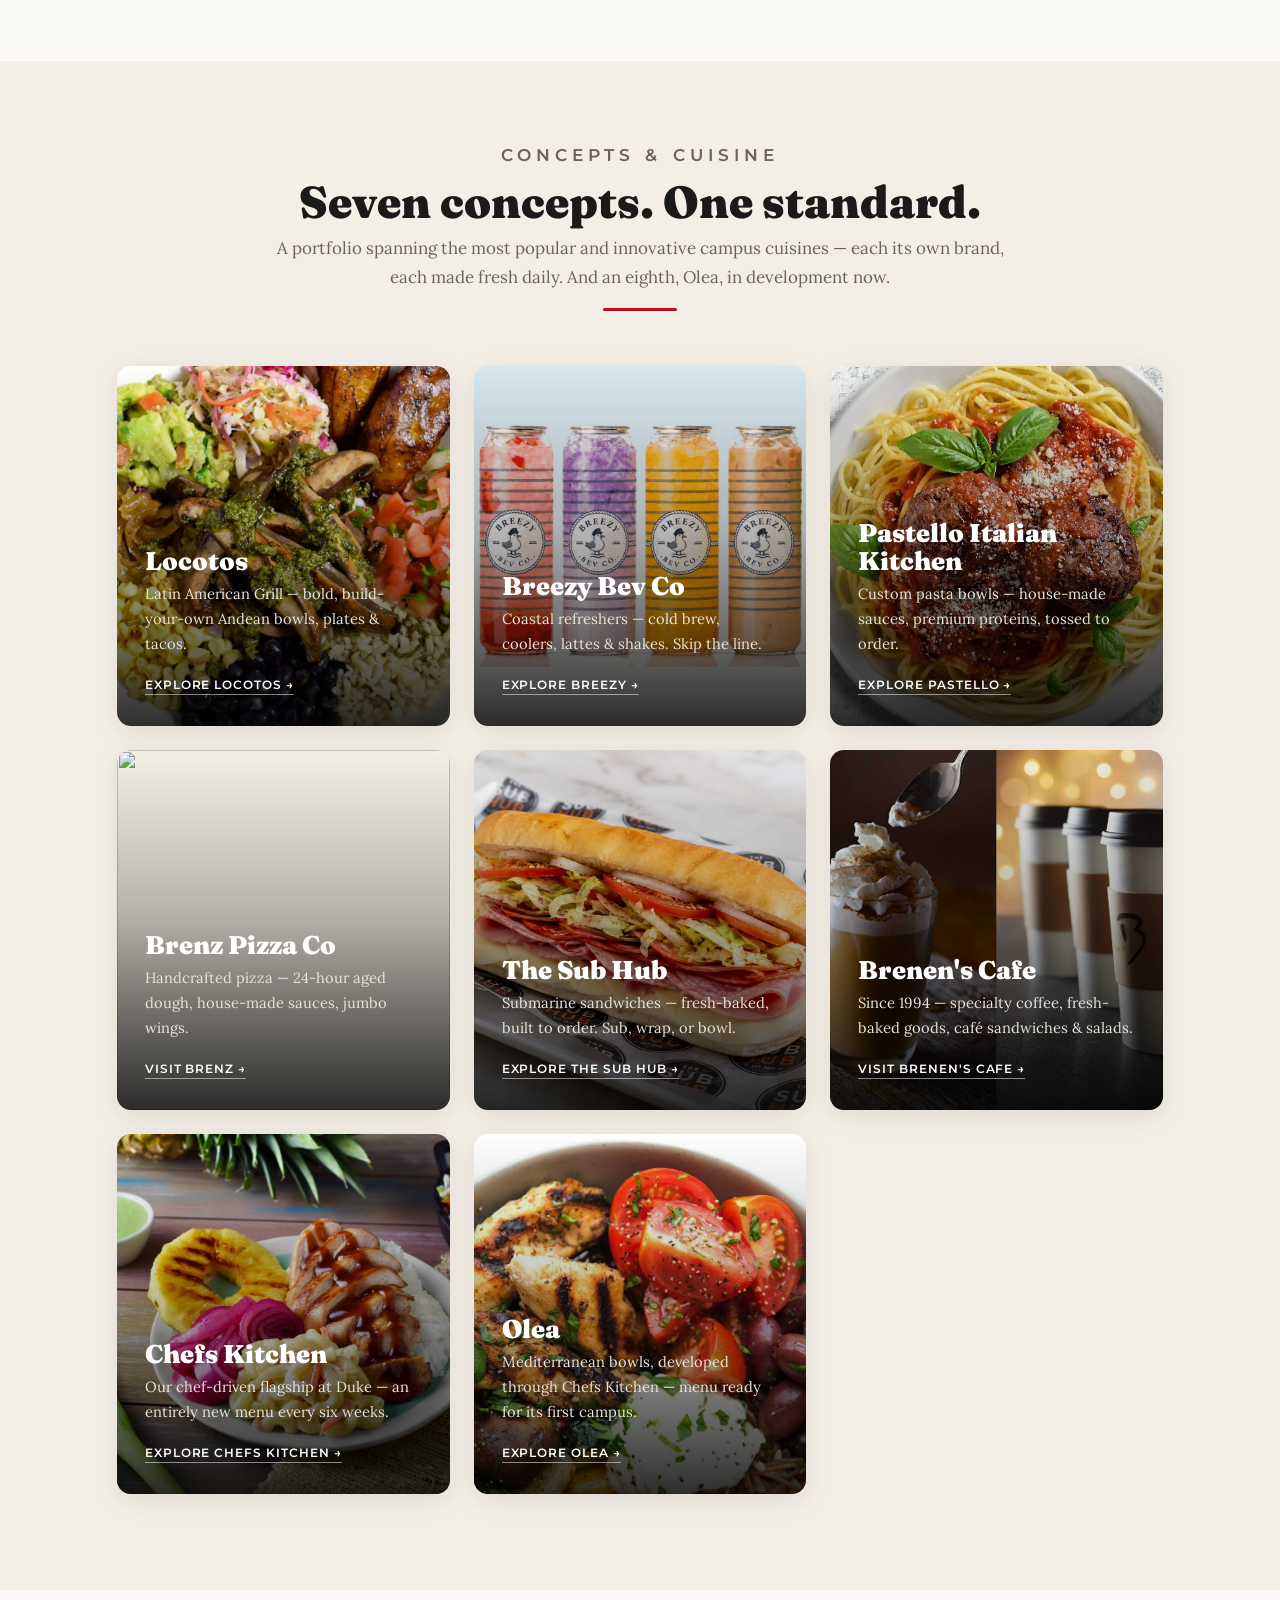
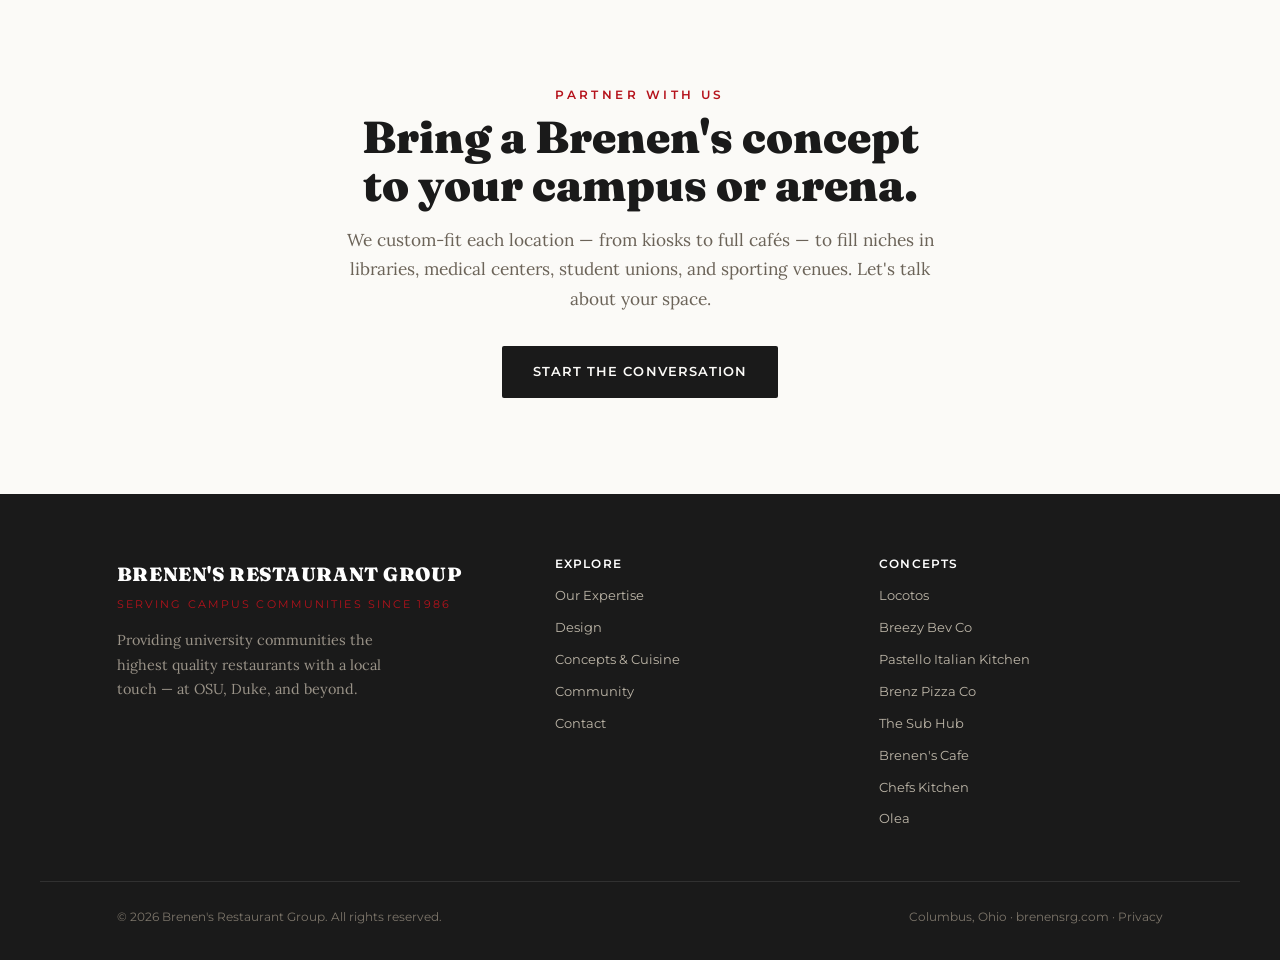
==== commit d4adacc1: "Website updates" ====
--- a/index.html
+++ b/index.html
@@ -34,6 +34,22 @@
   .trusted .marks img:hover{filter:grayscale(0) opacity(1)}
   .trusted .marks .duke{mix-blend-mode:multiply}
   @media(max-width:600px){.trusted-inner{gap:1.4rem}.trusted .marks{gap:1.8rem}.trusted .marks img{height:38px}}
+
+  /* --- mobile nav fix (overrides brg.css) --- */
+  .nav{position:relative;z-index:90}
+  .nav-inner{position:relative}
+  @media(max-width:920px){
+    #navtoggle{display:block!important;position:absolute!important;right:1.25rem!important;top:50%!important;transform:translateY(-50%)!important;background:transparent!important;border:0!important;width:46px!important;height:46px!important;padding:9px!important;margin:0!important;cursor:pointer;z-index:120;-webkit-appearance:none!important;appearance:none!important}
+    #navtoggle span{display:block!important;width:26px!important;height:3px!important;background:#1a1a1a!important;margin:5px auto!important;border-radius:2px!important;transition:transform .22s ease,opacity .22s ease;pointer-events:none;position:static!important;opacity:1!important}
+    #navtoggle.active span:nth-child(1){transform:translateY(8px) rotate(45deg)}
+    #navtoggle.active span:nth-child(2){opacity:0!important}
+    #navtoggle.active span:nth-child(3){transform:translateY(-8px) rotate(-45deg)}
+    #navlinks{display:none!important;position:absolute!important;inset:auto 1rem auto 1rem!important;top:calc(100% + 10px)!important;width:auto!important;height:auto!important;min-height:0!important;max-height:none!important;margin:0!important;background:#ffffff!important;flex-direction:column!important;align-items:stretch!important;justify-content:flex-start!important;gap:0!important;padding:.5rem 1.4rem!important;border:1px solid #e2ddd2!important;border-radius:14px!important;box-shadow:0 22px 50px rgba(0,0,0,.28)!important;transform:none!important;opacity:1!important;visibility:visible!important;pointer-events:auto!important;text-align:left!important;z-index:110!important}
+    #navlinks.open{display:flex!important}
+    #navlinks a{display:block!important;width:100%!important;padding:.95rem 0!important;margin:0!important;border-bottom:1px solid #efeae0!important;font-size:1.02rem!important;color:#1a1a1a!important;opacity:1!important;transform:none!important;letter-spacing:.02em;text-transform:none!important}
+    #navlinks a:last-child{border-bottom:0!important}
+  }
+  @media(min-width:921px){#navtoggle{display:none!important}}
 </style>
 </head>
 <body>
@@ -126,7 +142,7 @@
     </div></div>
   </div>
   <div class="stripe flip">
-    <div class="pic"><img loading="lazy" src="shared/card_ilforno.jpg" alt="Fresh pasta bowl"></div>
+    <div class="pic"><img loading="lazy" src="shared/card_ilforno.jpg" alt="Pasta bowl"></div>
     <div class="copy"><div class="inner">
       <h2>Lasting foundations.</h2>
       <p>Since 1986, we've served university communities with the highest quality restaurants with a local touch — and operated on campus itself since 2001. From small kiosk cafés to full-scale Italian pizzerias, our locations thrive at some of the most prestigious colleges in the nation — including Ohio State's main library and medical center and Duke's state-of-the-art Student Union.</p>
@@ -154,7 +170,7 @@
       </a>
       <a class="ccard" href="concepts.html#pastello">
         <div class="ccard-bg"><img loading="lazy" src="shared/ilforno_pasta.jpg" alt="" style="width:100%;height:100%;object-fit:cover"></div>
-        <div class="ccard-body"><h3>Pastello Italian Kitchen</h3><p>Custom pasta bowls — fresh pastas, house-made sauces, tossed to order.</p><span class="clink">Explore Pastello →</span></div>
+        <div class="ccard-body"><h3>Pastello Italian Kitchen</h3><p>Custom pasta bowls — house-made sauces, premium proteins, tossed to order.</p><span class="clink">Explore Pastello →</span></div>
       </a>
       <a class="ccard" href="https://www.brenz.com/" target="_blank" rel="noopener">
         <div class="ccard-bg"><img loading="lazy" src="shared/card_brenz.jpg" alt="" style="width:100%;height:100%;object-fit:cover"></div>
@@ -174,7 +190,7 @@
       </a>
       <a class="ccard" href="concepts.html#olea">
         <div class="ccard-bg"><img loading="lazy" src="shared/olea_hero.jpg" alt="" style="width:100%;height:100%;object-fit:cover"></div>
-        <div class="ccard-body"><h3>Olea <span style="font-size:.55em;font-family:'Montserrat',sans-serif;font-weight:700;letter-spacing:.14em;text-transform:uppercase;color:var(--accent-2);vertical-align:middle"> Coming Soon</span></h3><p>Mediterranean bowls, developed through Chefs Kitchen — menu ready for its first campus.</p><span class="clink">Explore Olea →</span></div>
+        <div class="ccard-body"><h3>Olea</h3><p>Mediterranean bowls, developed through Chefs Kitchen — menu ready for its first campus.</p><span class="clink">Explore Olea →</span></div>
       </a>
     </div>
   </div>
@@ -205,7 +221,7 @@
       <a href="contact.html">Contact</a>
     </div>
     <div class="foot-col">
-      <h4>Concepts</h4><a href="concepts.html#locotos">Locotos</a><a href="concepts.html#breezy">Breezy Bev Co</a><a href="concepts.html#pastello">Pastello Italian Kitchen</a><a href="https://www.brenz.com/" target="_blank" rel="noopener">Brenz Pizza Co</a><a href="concepts.html#subhub">The Sub Hub</a><a href="https://www.brenensinc.com/" target="_blank" rel="noopener">Brenen's Cafe</a><a href="concepts.html">Chefs Kitchen</a>
+      <h4>Concepts</h4><a href="concepts.html#locotos">Locotos</a><a href="concepts.html#breezy">Breezy Bev Co</a><a href="concepts.html#pastello">Pastello Italian Kitchen</a><a href="https://www.brenz.com/" target="_blank" rel="noopener">Brenz Pizza Co</a><a href="concepts.html#subhub">The Sub Hub</a><a href="https://www.brenensinc.com/" target="_blank" rel="noopener">Brenen's Cafe</a><a href="concepts.html">Chefs Kitchen</a><a href="concepts.html#olea">Olea</a>
     </div>
   </div>
   <div class="foot-base">
@@ -215,9 +231,7 @@
 </footer>
 
 <script>
-const t=document.getElementById('navtoggle'),l=document.getElementById('navlinks');
-t.addEventListener('click',()=>l.classList.toggle('open'));
-l.querySelectorAll('a').forEach(a=>a.addEventListener('click',()=>l.classList.remove('open')));
+(function(){var t=document.getElementById('navtoggle'),l=document.getElementById('navlinks');if(!t||!l)return;function shut(){l.classList.remove('open');t.classList.remove('active');}t.addEventListener('click',function(e){e.stopPropagation();l.classList.toggle('open');t.classList.toggle('active');});l.addEventListener('click',function(e){if(e.target.tagName==='A')shut();});document.addEventListener('click',function(e){if(!e.target.closest('.nav'))shut();});})();
 </script>
 </body>
 </html>
